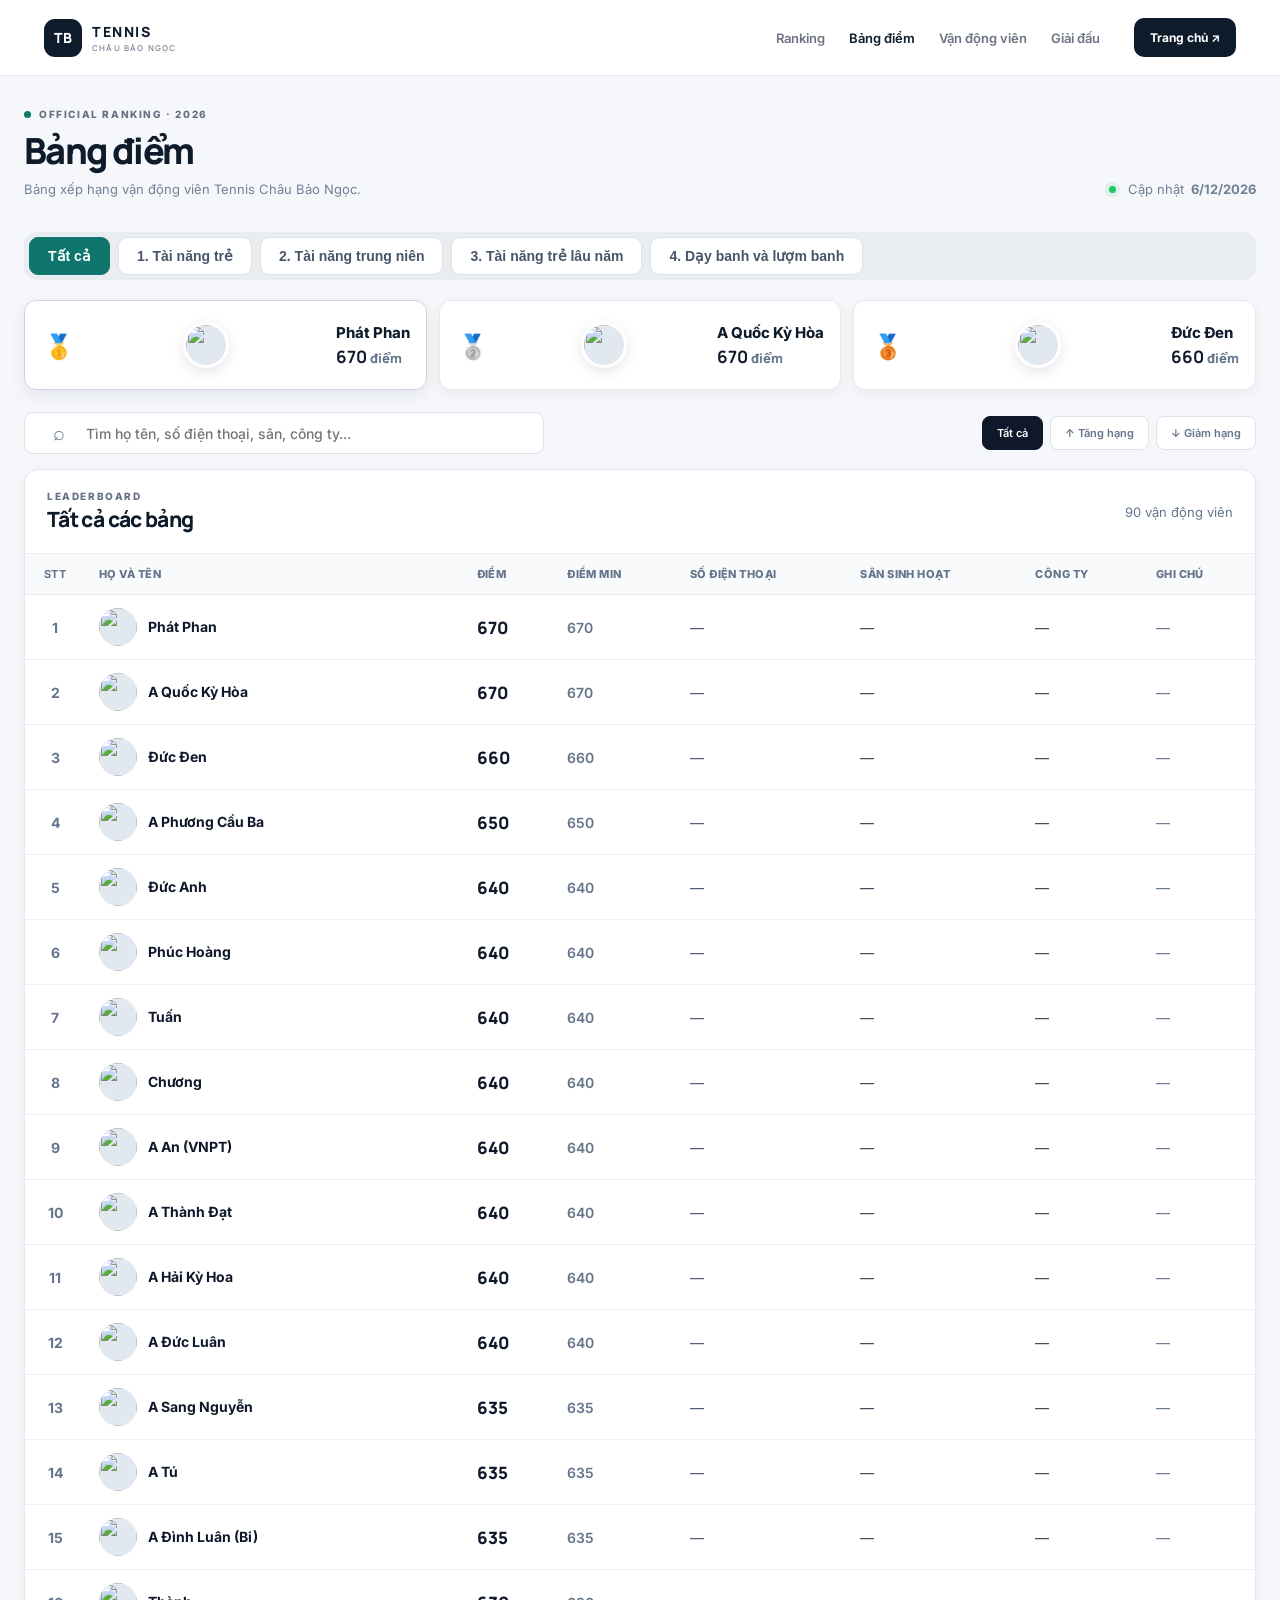
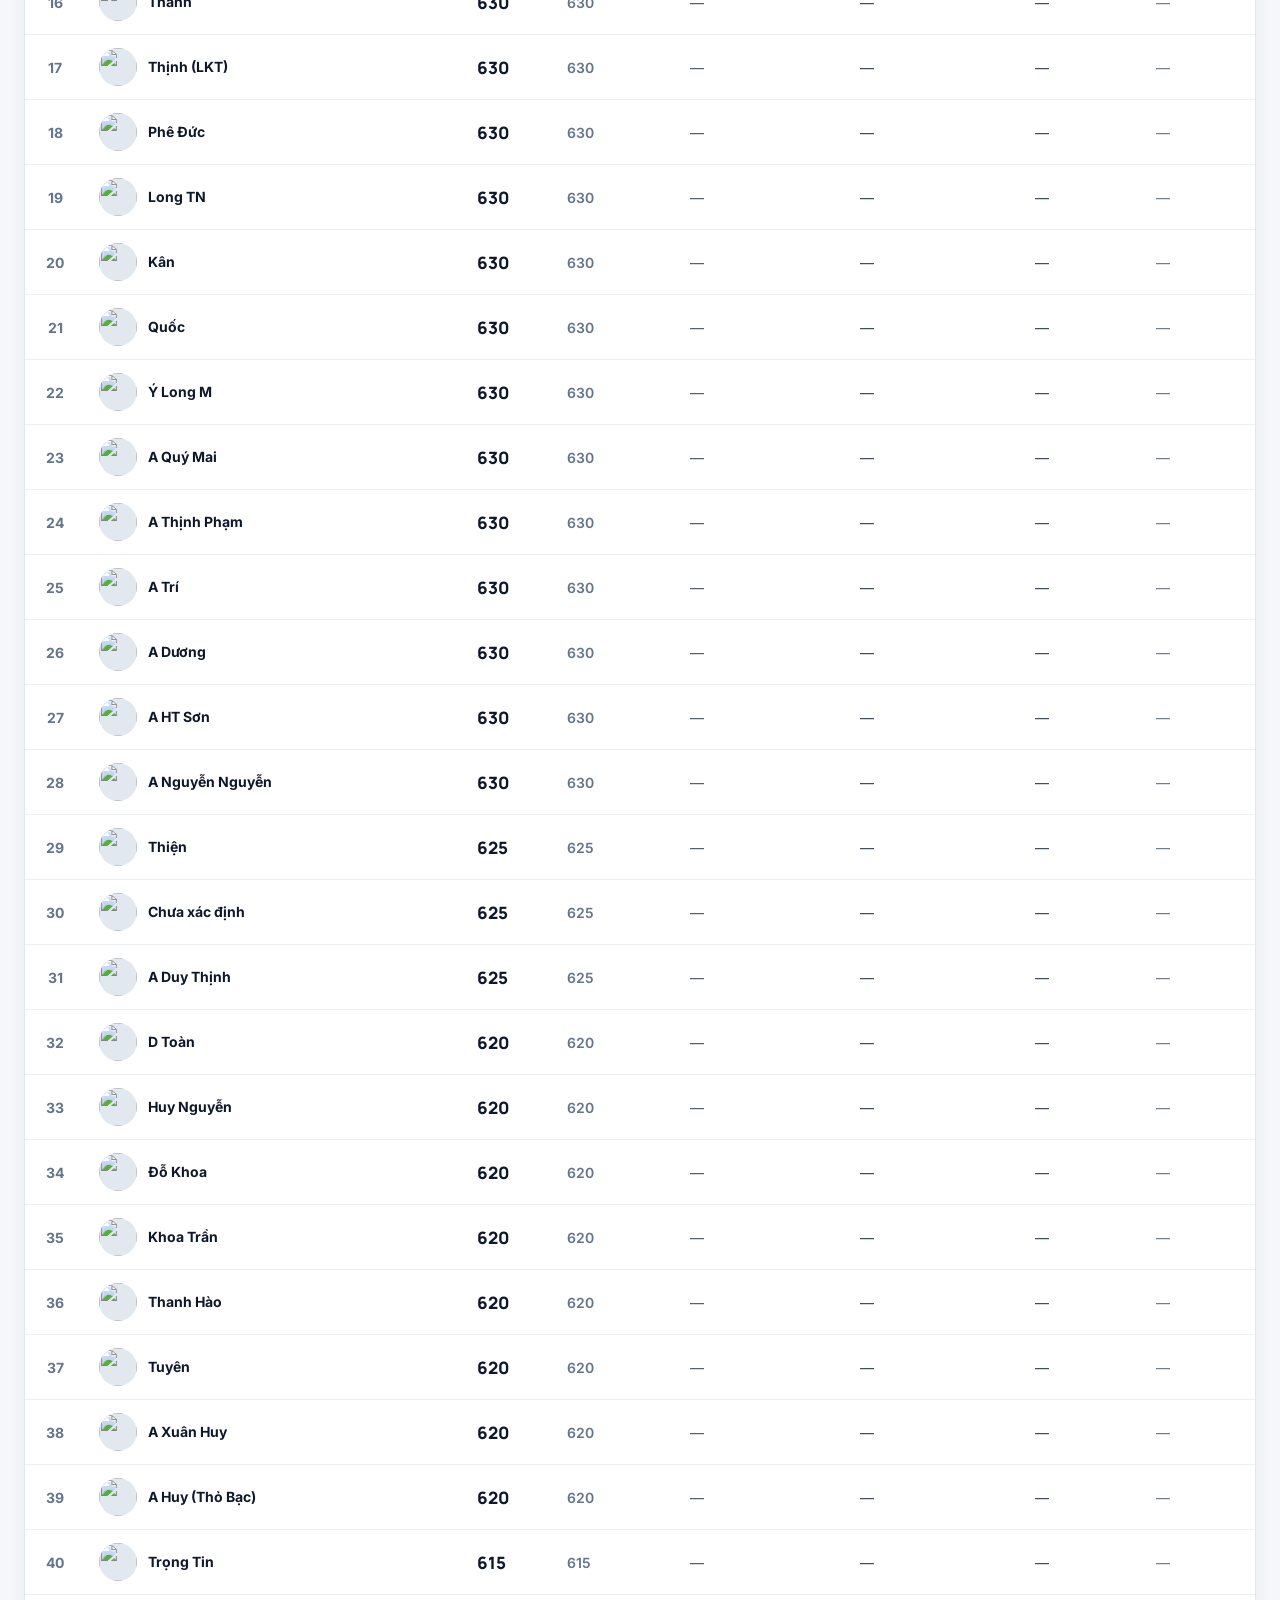
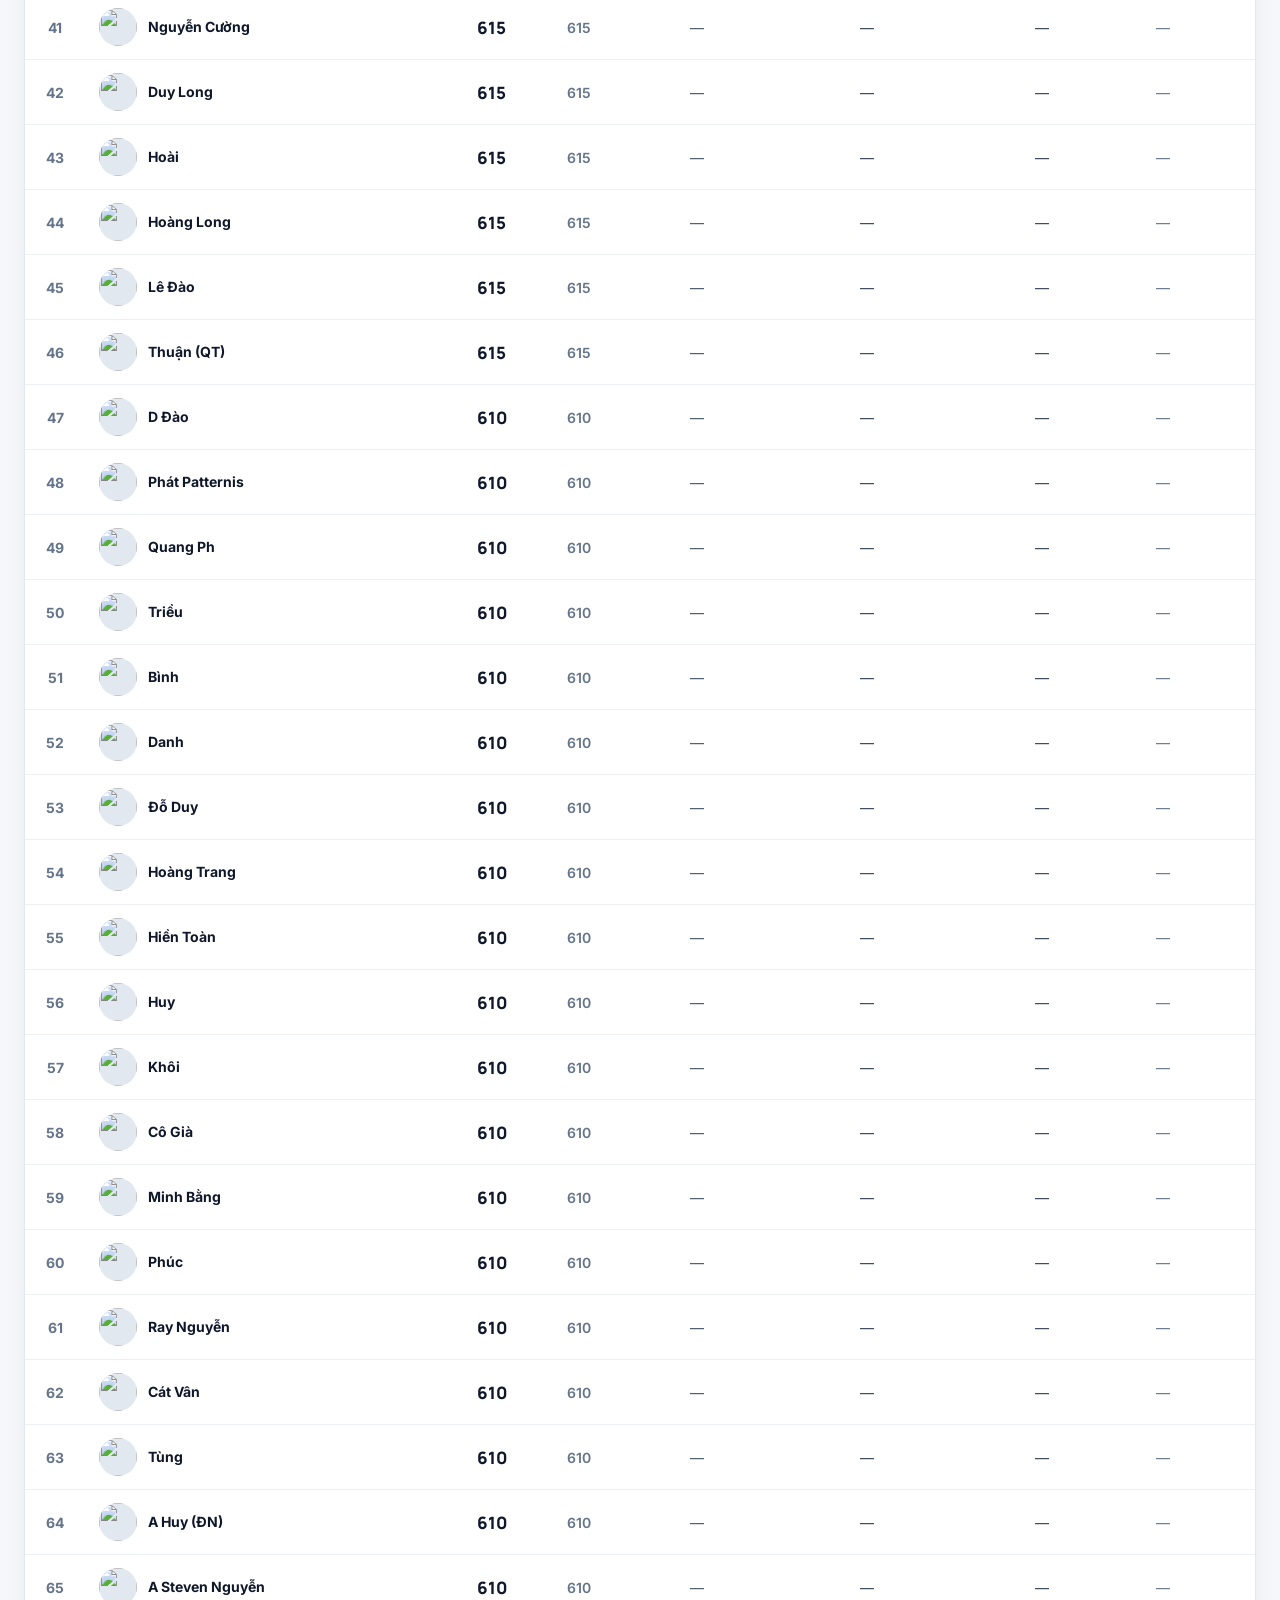
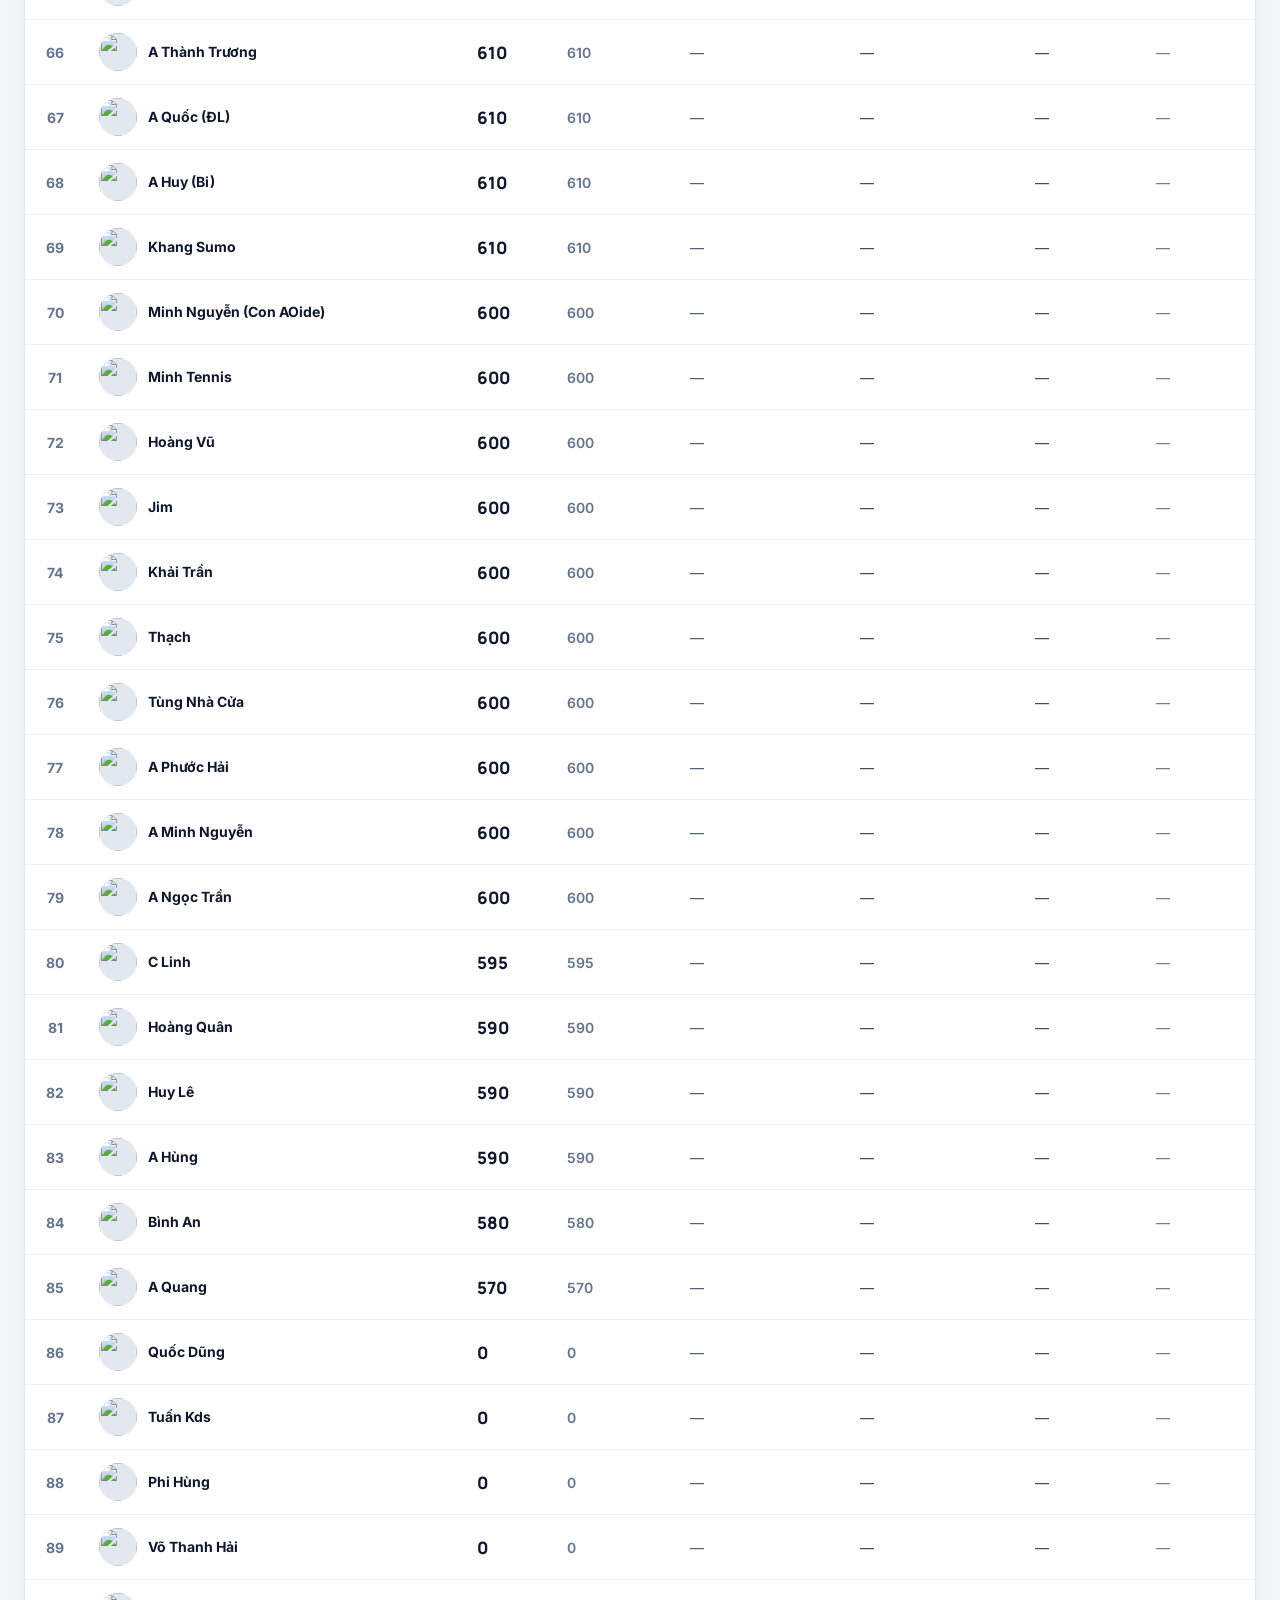
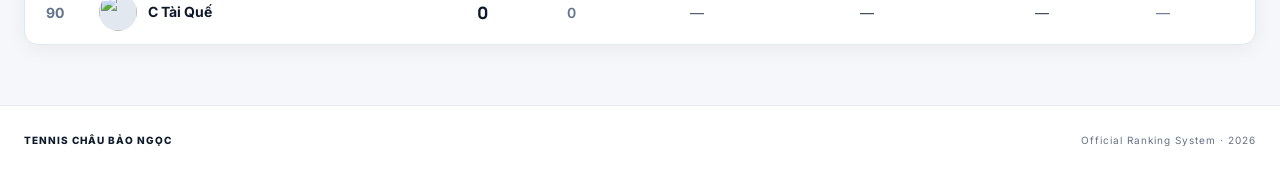
==== bang-diem.html @ 0d602883 "first commit" ====
<!doctype html>
<html lang="vi">
<head>
    <meta charset="utf-8">
    <meta name="viewport" content="width=device-width,initial-scale=1">

    <title>Bảng điểm | Tennis Châu Bảo Ngọc</title>

    <link rel="stylesheet" href="css/style.css">

    <style>
        /* =====================================================
           BẢNG ĐIỂM - GIAO DIỆN MỚI
        ===================================================== */

        .ranking-page {
            max-width: 1400px;
            margin: auto;
            padding: 32px 24px 60px;
        }

        /* HEADER */

        .ranking-heading {
            display: flex;
            justify-content: space-between;
            align-items: flex-end;
            gap: 20px;
            margin-bottom: 22px;
        }

        .ranking-heading h1 {
            margin: 6px 0;
            font-size: 36px;
            font-weight: 800;
        }

        .ranking-heading p {
            margin: 0;
            color: #718096;
        }

        .updated {
            font-size: 13px;
            color: #718096;
        }

        .live-dot {
            width: 7px;
            height: 7px;
            display: inline-block;
            background: #22c55e;
            border-radius: 50%;
            margin-right: 5px;
        }

        /* CATEGORY */

        .category-tabs {
            display: flex;
            flex-wrap: wrap;
            gap: 8px;
            margin-bottom: 20px;
        }

        .category-mobile-select {
            display: none;
            position: relative;
            margin-bottom: 16px;
        }

        .category-mobile-select label {
            display: block;
            margin-bottom: 7px;
            font-size: 11px;
            font-weight: 800;
            letter-spacing: .05em;
            color: #64748b;
        }

        .category-mobile-select select {
            width: 100%;
            height: 48px;
            appearance: none;
            -webkit-appearance: none;
            border: 1px solid #dbe2ea;
            border-radius: 11px;
            background: #fff;
            color: #0f172a;
            padding: 0 44px 0 14px;
            font-size: 14px;
            font-weight: 750;
            outline: none;
            box-shadow: 0 3px 12px rgba(15,23,42,.04);
        }

        .category-mobile-select select:focus {
            border-color: #0f766e;
            box-shadow: 0 0 0 3px rgba(15,118,110,.10);
        }

        .category-mobile-select::after {
            content: "⌄";
            position: absolute;
            right: 16px;
            bottom: 13px;
            font-size: 20px;
            color: #64748b;
            pointer-events: none;
        }

        .category-tabs button {
            border: 1px solid #dbe2ea;
            background: #fff;
            color: #475569;
            padding: 10px 18px;
            border-radius: 9px;
            cursor: pointer;
            font-size: 14px;
            font-weight: 600;
            transition: .2s;
        }

        .category-tabs button:hover {
            border-color: #0f766e;
            color: #0f766e;
        }

        .category-tabs button.active {
            background: #0f766e;
            color: #fff;
            border-color: #0f766e;
        }

        /* =====================================================
           TOP 3 NHỎ GỌN
        ===================================================== */

        .podium {
            display: grid;
            grid-template-columns: repeat(3, 1fr);
            gap: 12px;
            margin-bottom: 22px;
        }

        .podium-player {
            position: relative;
            display: flex;
            align-items: center;
            gap: 13px;

            min-height: 88px;
            padding: 13px 16px;

            background: #fff;
            border: 1px solid #e4e9ef;
            border-radius: 12px;

            box-shadow: 0 4px 14px rgba(15, 23, 42, .05);
        }

        .podium-player.first {
            border-color: #cbd5e1;
            box-shadow: 0 5px 18px rgba(15, 23, 42, .08);
        }

        .podium-rank {
            font-size: 24px;
            font-weight: 900;
            width: 35px;
            text-align: center;
        }

        .podium-avatar {
            width: 46px;
            height: 46px;
            border-radius: 50%;
            object-fit: cover;
            background: #e2e8f0;
            flex-shrink: 0;
        }

        .podium-info {
            min-width: 0;
        }

        .podium-name {
            font-size: 15px;
            font-weight: 750;
            white-space: nowrap;
            overflow: hidden;
            text-overflow: ellipsis;
        }

        .podium-points {
            margin-top: 3px;
            font-size: 13px;
            color: #64748b;
        }

        .podium-points strong {
            color: #0f172a;
            font-size: 17px;
        }

        /* TOOLBAR */

        .toolbar {
            display: flex;
            justify-content: space-between;
            gap: 15px;
            align-items: center;
            margin-bottom: 15px;
        }

        .searchbox {
            display: flex;
            align-items: center;
            width: 360px;
            height: 42px;

            background: #fff;
            border: 1px solid #dbe2ea;
            border-radius: 9px;
            overflow: hidden;
        }

        .searchbox span {
            padding-left: 13px;
            color: #64748b;
            font-size: 20px;
        }

        .searchbox input {
            border: 0;
            outline: 0;
            flex: 1;
            height: 100%;
            padding: 0 12px;
            font-size: 14px;
        }

        .filters {
            display: flex;
            gap: 7px;
        }

        .filter {
            border: 1px solid #dbe2ea;
            background: #fff;
            color: #64748b;
            padding: 9px 14px;
            border-radius: 8px;
            cursor: pointer;
        }

        .filter.active {
            background: #0f172a;
            color: white;
            border-color: #0f172a;
        }

        /* =====================================================
           TABLE
        ===================================================== */

        .ranking-card {
            background: #fff;
            border: 1px solid #e2e8f0;
            border-radius: 14px;
            overflow: hidden;
            box-shadow: 0 5px 20px rgba(15, 23, 42, .05);
        }

        .ranking-card-head {
            display: flex;
            justify-content: space-between;
            align-items: center;
            padding: 20px 22px;
            border-bottom: 1px solid #edf1f5;
        }

        .ranking-card-head h2 {
            margin: 3px 0 0;
            font-size: 21px;
        }

        .table-meta {
            font-size: 13px;
            color: #64748b;
        }

        .table-scroll {
            width: 100%;
            overflow-x: auto;
        }

        table {
            width: 100%;
            min-width: 1050px;
            border-collapse: collapse;
        }

        thead {
            background: #f8fafc;
        }

        th {
            padding: 13px 14px;
            text-align: left;
            font-size: 11px;
            letter-spacing: .04em;
            color: #64748b;
            font-weight: 800;
            white-space: nowrap;
        }

        td {
            padding: 13px 14px;
            border-top: 1px solid #edf1f5;
            font-size: 14px;
            color: #334155;
            white-space: nowrap;
        }

        tbody tr {
            transition: background .15s;
        }

        tbody tr:hover {
            background: #f8fafc;
        }

        .stt {
            width: 60px;
            text-align: center;
            color: #64748b;
            font-weight: 700;
        }

        .player-cell {
            display: flex;
            align-items: center;
            gap: 11px;
            min-width: 220px;
        }

        .player-avatar {
            width: 38px;
            height: 38px;
            border-radius: 50%;
            object-fit: cover;
            background: #e2e8f0;
        }

        .player-name {
            font-weight: 700;
            color: #0f172a;
        }

        .player-club {
            font-size: 11px;
            color: #94a3b8;
            margin-top: 2px;
        }

        .points {
            font-size: 17px;
            font-weight: 850;
            color: #0f172a;
        }

        .min-points {
            color: #64748b;
            font-weight: 600;
        }

        .phone {
            color: #475569;
        }

        .note {
            color: #64748b;
            max-width: 220px;
            white-space: normal;
        }

        /* movement */

        .movement-up {
            color: #16a34a;
            font-weight: 700;
        }

        .movement-down {
            color: #dc2626;
            font-weight: 700;
        }

        .movement-none {
            color: #94a3b8;
        }

        /* =====================================================
           MOBILE
        ===================================================== */

        @media (max-width: 800px) {

            .ranking-page {
                padding: 22px 12px 40px;
            }

            .ranking-heading {
                display: block;
            }

            .ranking-heading h1 {
                font-size: 28px;
            }

            .updated {
                margin-top: 10px;
            }

            .category-tabs {
                display: none;
            }

            .category-mobile-select {
                display: block;
            }

            /* TOP 3 NHỎ HƠN */

            .podium {
                gap: 7px;
            }

            .podium-player {
                min-height: 72px;
                padding: 9px;
                gap: 7px;
                border-radius: 10px;
            }

            .podium-rank {
                width: 22px;
                font-size: 18px;
            }

            .podium-avatar {
                width: 34px;
                height: 34px;
            }

            .podium-name {
                font-size: 11px;
            }

            .podium-points {
                font-size: 10px;
            }

            .podium-points strong {
                font-size: 14px;
            }

            .toolbar {
                display: block;
            }

            .searchbox {
                width: 100%;
                margin-bottom: 9px;
            }

            .filters {
                overflow-x: auto;
            }

            .filter {
                flex-shrink: 0;
            }

            .ranking-card-head {
                padding: 16px;
            }

            .ranking-card-head h2 {
                font-size: 18px;
            }
        }

        @media (max-width: 520px) {

            .podium-player {
                flex-direction: column;
                justify-content: center;
                text-align: center;
                gap: 3px;
            }

            .podium-rank {
                display: none;
            }

            .podium-avatar {
                width: 38px;
                height: 38px;
            }

            .podium-name {
                max-width: 90px;
            }
        }
    </style>
</head>

<body>

<header class="site-header">
    <div class="header-inner">

        <a class="brand" href="index.html">
            <span class="brand-mark">TB</span>
            <span>
                <b>TENNIS</b>
                <small>CHÂU BẢO NGỌC</small>
            </span>
        </a>

        <nav>
            <a href="index.html">Ranking</a>
            <a class="active" href="bang-diem.html">Bảng điểm</a>
            <a href="bang-diem.html">Vận động viên</a>
            <a href="bang-diem.html">Giải đấu</a>
        </nav>

        <a class="header-btn" href="index.html">
            Trang chủ <span>↗</span>
        </a>

    </div>
</header>


<main class="ranking-page">

    <!-- HEADER -->

    <section class="ranking-heading">

        <div>
            <div class="eyebrow">
                <i></i> OFFICIAL RANKING · 2026
            </div>

            <h1>Bảng điểm</h1>

            <p>
                Bảng xếp hạng vận động viên Tennis Châu Bảo Ngọc.
            </p>
        </div>

        <div class="updated">
            <span class="live-dot"></span>
            Cập nhật <b id="updatedAt">—</b>
        </div>

    </section>


    <!-- CATEGORY -->

    <section class="category-tabs" id="tabs"></section>

    <section class="category-mobile-select">
        <label for="categorySelect">CHỌN BẢNG XẾP HẠNG</label>
        <select id="categorySelect" aria-label="Chọn bảng xếp hạng"></select>
    </section>


    <!-- TOP 3 -->

    <section class="podium" id="podium"></section>


    <!-- SEARCH -->

    <section class="toolbar">

        <div class="searchbox">
            <span>⌕</span>
            <input
                id="search"
                placeholder="Tìm họ tên, số điện thoại, sân, công ty..."
                autocomplete="off"
            >
        </div>

        <div class="filters">

            <button class="filter active" data-filter="all">
                Tất cả
            </button>

            <button class="filter" data-filter="up">
                ↑ Tăng hạng
            </button>

            <button class="filter" data-filter="down">
                ↓ Giảm hạng
            </button>

        </div>

    </section>


    <!-- TABLE -->

    <section class="ranking-card">

        <div class="ranking-card-head">

            <div>
                <span class="eyebrow">LEADERBOARD</span>
                <h2 id="tableTitle">Bảng điểm</h2>
            </div>

            <div class="table-meta" id="tableMeta"></div>

        </div>


        <div class="table-scroll">

            <table>

                <thead>

                    <tr>

                        <th class="stt">
                            STT
                        </th>

                        <th>
                            HỌ VÀ TÊN
                        </th>

                        <th>
                            ĐIỂM
                        </th>

                        <th>
                            ĐIỂM MIN
                        </th>

                        <th>
                            SỐ ĐIỆN THOẠI
                        </th>

                        <th>
                            SÂN SINH HOẠT
                        </th>

                        <th>
                            CÔNG TY
                        </th>

                        <th>
                            GHI CHÚ
                        </th>

                    </tr>

                </thead>

                <tbody id="rankingBody"></tbody>

            </table>

        </div>

    </section>

</main>


<footer>
    <div>TENNIS CHÂU BẢO NGỌC</div>
    <span>Official Ranking System · 2026</span>
</footer>


<script src="js/ranking.js"></script>

</body>
</html>
---- css/style.css ----
@import url('https://fonts.googleapis.com/css2?family=Inter:wght@400;500;600;700;800&family=Manrope:wght@600;700;800&display=swap');
:root{--ink:#0d1b2a;--muted:#667085;--line:#e6e9ee;--bg:#f5f7fa;--card:#fff;--accent:#0d7c66;--accent2:#0a5e4e;--gold:#c89b3c;--green:#11845f;--red:#c24b4b;--shadow:0 18px 50px rgba(13,27,42,.07)}
*{box-sizing:border-box}body{margin:0;background:var(--bg);color:var(--ink);font-family:Inter,system-ui,sans-serif}a{text-decoration:none;color:inherit}.site-header{height:76px;background:#fff;border-bottom:1px solid var(--line);position:sticky;top:0;z-index:20}.header-inner{max-width:1240px;height:100%;margin:auto;padding:0 24px;display:flex;align-items:center;gap:34px}.brand{display:flex;align-items:center;gap:10px;margin-right:auto}.brand-mark{width:38px;height:38px;border-radius:11px;background:var(--ink);color:#fff;display:grid;place-items:center;font:800 14px Manrope}.brand b{display:block;font:800 14px Manrope;letter-spacing:.11em}.brand small{display:block;font-size:8px;color:var(--muted);letter-spacing:.15em;margin-top:2px}.site-header nav{display:flex;gap:24px;font-size:13px;font-weight:600;color:#6b7280}.site-header nav a.active,.site-header nav a:hover{color:var(--ink)}.header-btn,.primary-btn{background:var(--ink);color:#fff;padding:12px 16px;border-radius:10px;font-size:12px;font-weight:700}.hero{max-width:1240px;margin:auto;padding:78px 24px 60px;display:grid;grid-template-columns:1.2fr .8fr;gap:50px;align-items:center}.eyebrow{font-size:10px;font-weight:800;letter-spacing:.16em;color:var(--muted);display:flex;gap:8px;align-items:center}.eyebrow i{width:7px;height:7px;background:var(--accent);border-radius:50%;display:inline-block}.hero h1{font:800 clamp(50px,7vw,88px)/.98 Manrope;margin:18px 0;color:var(--ink);letter-spacing:-.055em}.hero h1 em{font-style:normal;color:var(--accent)}.hero p{max-width:590px;color:var(--muted);font-size:16px;line-height:1.7;margin:0 0 28px}.primary-btn{display:inline-flex;gap:20px;align-items:center;padding:14px 18px}.hero-card{min-height:320px;border-radius:24px;background:linear-gradient(145deg,#102b3b,#0d1b2a);color:#fff;padding:28px;display:flex;flex-direction:column;justify-content:space-between;box-shadow:var(--shadow);overflow:hidden;position:relative}.hero-card:after{content:"";position:absolute;width:280px;height:280px;border:1px solid rgba(255,255,255,.14);border-radius:50%;right:-100px;bottom:-110px}.hero-card-top,.hero-card-bottom{display:flex;justify-content:space-between;font-size:11px;letter-spacing:.12em;color:#b9c4cc}.hero-card-top strong{color:#fff}.hero-score{font:700 72px Manrope;letter-spacing:-.05em}.hero-score b{color:#8dd2bd}.stats-strip{border-top:1px solid var(--line);border-bottom:1px solid var(--line);background:#fff;display:grid;grid-template-columns:repeat(4,1fr)}.stats-strip div{padding:25px;max-width:310px;width:100%;margin:auto;border-right:1px solid var(--line)}.stats-strip div:last-child{border:0}.stats-strip b{font:800 24px Manrope;display:block}.stats-strip span{font-size:11px;color:var(--muted)}.section{max-width:1240px;margin:auto;padding:80px 24px}.section-head,.ranking-card-head{display:flex;justify-content:space-between;align-items:end;gap:20px}.section-head h2,.ranking-card-head h2{font:800 30px Manrope;margin:7px 0 0;letter-spacing:-.03em}.section-head>a{font-size:12px;font-weight:700}.category-grid{display:grid;grid-template-columns:repeat(3,1fr);gap:16px;margin-top:28px}.category-card{background:#fff;border:1px solid var(--line);border-radius:18px;padding:24px;transition:.2s}.category-card:hover{transform:translateY(-3px);box-shadow:var(--shadow)}.cat-no{font-size:10px;color:var(--muted);letter-spacing:.12em}.category-card h3{font:800 20px Manrope;margin:45px 0 8px}.category-card p{font-size:12px;color:var(--muted);margin:0 0 24px}.cat-foot{display:flex;justify-content:space-between;border-top:1px solid var(--line);padding-top:16px;font-size:11px;font-weight:700}.ranking-page{max-width:1240px;margin:auto;padding:55px 24px 90px}.ranking-heading{display:flex;justify-content:space-between;align-items:end;gap:30px}.ranking-heading h1{font:800 48px Manrope;margin:10px 0 4px;letter-spacing:-.045em}.ranking-heading p{color:var(--muted);font-size:13px;margin:0}.updated{font-size:11px;color:var(--muted);display:flex;align-items:center;gap:7px}.live-dot{width:7px;height:7px;border-radius:50%;background:#20a875;box-shadow:0 0 0 4px rgba(32,168,117,.1)}.category-tabs{display:flex;gap:6px;background:#e9edf1;border-radius:12px;padding:5px;margin:35px 0 24px}.category-tabs a{flex:1;text-align:center;padding:13px 8px;border-radius:8px;font-size:12px;font-weight:700;color:#6c7681}.category-tabs a.active{background:#fff;color:var(--ink);box-shadow:0 2px 8px rgba(0,0,0,.06)}.category-select-wrap{display:none}.podium{display:grid;grid-template-columns:1fr 1.08fr 1fr;gap:14px;align-items:end;margin:10px 0 30px}.podium-card{background:#fff;border:1px solid var(--line);border-radius:18px;padding:22px;text-align:center;min-height:205px;display:flex;flex-direction:column;justify-content:center;position:relative}.podium-card.first{min-height:240px;border-color:#d8c28c;background:linear-gradient(#fff,#fffaf0)}.podium-rank{font:800 25px Manrope;color:#b5bdc5}.first .podium-rank{color:var(--gold)}.podium-avatar{width:54px;height:54px;border-radius:50%;object-fit:cover;margin:8px auto;border:3px solid #fff;box-shadow:0 4px 14px rgba(0,0,0,.1)}.podium-name{font-weight:800;font-size:13px}.podium-points{font:800 22px Manrope;margin-top:8px}.podium-points small{font:600 9px Inter;color:var(--muted);letter-spacing:.1em}.toolbar{display:flex;justify-content:space-between;gap:15px;margin:10px 0 15px}.searchbox{background:#fff;border:1px solid var(--line);height:48px;border-radius:12px;display:flex;align-items:center;padding:0 15px;flex:1;max-width:520px}.searchbox span{font-size:24px;color:#9aa3ad;margin-right:9px}.searchbox input{border:0;outline:0;width:100%;font:500 13px Inter}.filters{display:flex;gap:5px}.filter{border:1px solid var(--line);background:#fff;border-radius:9px;padding:0 13px;font:600 11px Inter;color:#68717b}.filter.active{background:var(--ink);border-color:var(--ink);color:#fff}.ranking-card{background:#fff;border:1px solid var(--line);border-radius:18px;overflow:hidden;box-shadow:0 10px 30px rgba(13,27,42,.03)}.ranking-card-head{padding:24px;border-bottom:1px solid var(--line)}.table-meta{font-size:11px;color:var(--muted)}table{width:100%;border-collapse:collapse}th{text-align:left;font-size:9px;letter-spacing:.13em;color:#8a939c;font-weight:800;padding:15px 20px;border-bottom:1px solid var(--line)}td{padding:15px 20px;border-bottom:1px solid #edf0f3;font-size:12px}tr:last-child td{border-bottom:0}.rank-num{font:800 16px Manrope}.player-cell{display:flex;align-items:center;gap:11px}.player-cell img{width:38px;height:38px;border-radius:50%;object-fit:cover}.player-cell b{font-size:12px}.player-cell small{display:block;color:var(--muted);font-size:9px;margin-top:3px}.form{display:flex;gap:3px}.form i{font-style:normal;width:20px;height:20px;border-radius:5px;display:grid;place-items:center;font-size:8px;font-weight:800;background:#e9f5f1;color:var(--green)}.form i.l{background:#f7eded;color:var(--red)}.movement.up{color:var(--green);font-weight:800}.movement.down{color:var(--red);font-weight:800}.movement.same{color:#a0a7ae}.right{text-align:right}.points{font:800 18px Manrope}.player-page{max-width:1000px;margin:auto;padding:55px 24px 90px}.profile-hero{background:var(--ink);border-radius:22px;color:#fff;padding:30px;display:grid;grid-template-columns:auto 1fr auto;gap:25px;align-items:center}.profile-avatar{width:105px;height:105px;border-radius:50%;object-fit:cover;border:4px solid rgba(255,255,255,.15)}.profile-name{font:800 34px Manrope;margin:6px 0}.profile-meta{color:#aebbc4;font-size:11px}.profile-rank{text-align:right}.profile-rank span{display:block;color:#9eb0ba;font-size:10px;letter-spacing:.1em}.profile-rank b{font:800 52px Manrope}.profile-stats{display:grid;grid-template-columns:repeat(4,1fr);gap:12px;margin:16px 0}.mini-stat{background:#fff;border:1px solid var(--line);border-radius:15px;padding:18px}.mini-stat b{font:800 22px Manrope;display:block}.mini-stat span{font-size:10px;color:var(--muted)}.history-card{background:#fff;border:1px solid var(--line);border-radius:18px;padding:25px;margin-top:16px}.history-card h2{font:800 20px Manrope;margin:0}.chart{height:210px;margin-top:20px;display:flex;align-items:end;gap:14px;border-bottom:1px solid var(--line);padding:0 10px}.bar{flex:1;min-width:18px;background:linear-gradient(#1b8d73,#0d7c66);border-radius:7px 7px 0 0;position:relative}.bar span{position:absolute;top:-22px;left:50%;transform:translateX(-50%);font-size:9px;font-weight:700;color:var(--muted)}.chart-labels{display:flex;gap:14px;padding:8px 10px 0}.chart-labels span{flex:1;text-align:center;font-size:9px;color:#9aa1a8}.match-list{margin-top:20px}.match-row{display:grid;grid-template-columns:90px 1fr auto;gap:15px;align-items:center;padding:14px 0;border-bottom:1px solid #edf0f3;font-size:11px}.match-row:last-child{border:0}.result-win{color:var(--green);font-weight:800}.result-loss{color:var(--red);font-weight:800}.loading{text-align:center;padding:100px;color:var(--muted)}footer{border-top:1px solid var(--line);background:#fff;padding:28px 24px;display:flex;justify-content:space-between;max-width:none;font-size:10px;letter-spacing:.1em;color:var(--muted)}footer div{font-weight:800;color:var(--ink)}
@media(max-width:850px){.site-header{height:64px}.header-inner{padding:0 16px}.site-header nav,.header-btn{display:none}.hero{grid-template-columns:1fr;padding:55px 18px 40px;gap:28px}.hero h1{font-size:54px}.hero-card{min-height:220px}.stats-strip{grid-template-columns:repeat(2,1fr)}.stats-strip div{padding:18px}.category-grid{grid-template-columns:1fr}.section{padding:55px 18px}.ranking-page{padding:35px 15px 65px}.ranking-heading{align-items:start;flex-direction:column}.ranking-heading h1{font-size:40px}.updated{align-self:flex-start}.category-tabs{display:none}.category-select-wrap{display:flex;align-items:center;gap:10px;margin:25px 0 18px}.category-select-wrap label{font-size:10px;color:var(--muted);font-weight:700}.category-select-wrap select{flex:1;border:1px solid var(--line);background:#fff;border-radius:10px;padding:12px;font:700 12px Inter}.podium{grid-template-columns:1fr 1fr;gap:9px}.podium-card{min-height:190px}.podium-card.first{grid-column:1/-1;min-height:220px;order:-1}.toolbar{flex-direction:column}.searchbox{max-width:none}.filters{overflow:auto}.filter{height:40px;white-space:nowrap}.table-scroll{overflow:visible}table,thead{display:block}thead{display:none}tbody{display:grid;gap:8px;padding:8px}tr{display:grid;grid-template-columns:42px 1fr auto;background:#fff;border:1px solid #edf0f3;border-radius:13px;padding:12px;align-items:center}td{border:0;padding:0}td:nth-child(3),td:nth-child(4){display:none}td:nth-child(5){text-align:right}.player-cell img{width:42px;height:42px}.player-cell b{font-size:12px}.points{font-size:17px}.ranking-card-head{padding:20px;align-items:start}.ranking-card-head h2{font-size:21px}.profile-hero{grid-template-columns:auto 1fr;padding:22px}.profile-avatar{width:78px;height:78px}.profile-name{font-size:24px}.profile-rank{grid-column:1/-1;text-align:left;border-top:1px solid rgba(255,255,255,.12);padding-top:15px}.profile-rank b{font-size:38px}.profile-stats{grid-template-columns:1fr 1fr}.history-card{padding:18px}.chart{gap:7px}.chart-labels{gap:7px}.match-row{grid-template-columns:65px 1fr auto}footer{flex-direction:column;gap:7px;padding:22px 18px}}
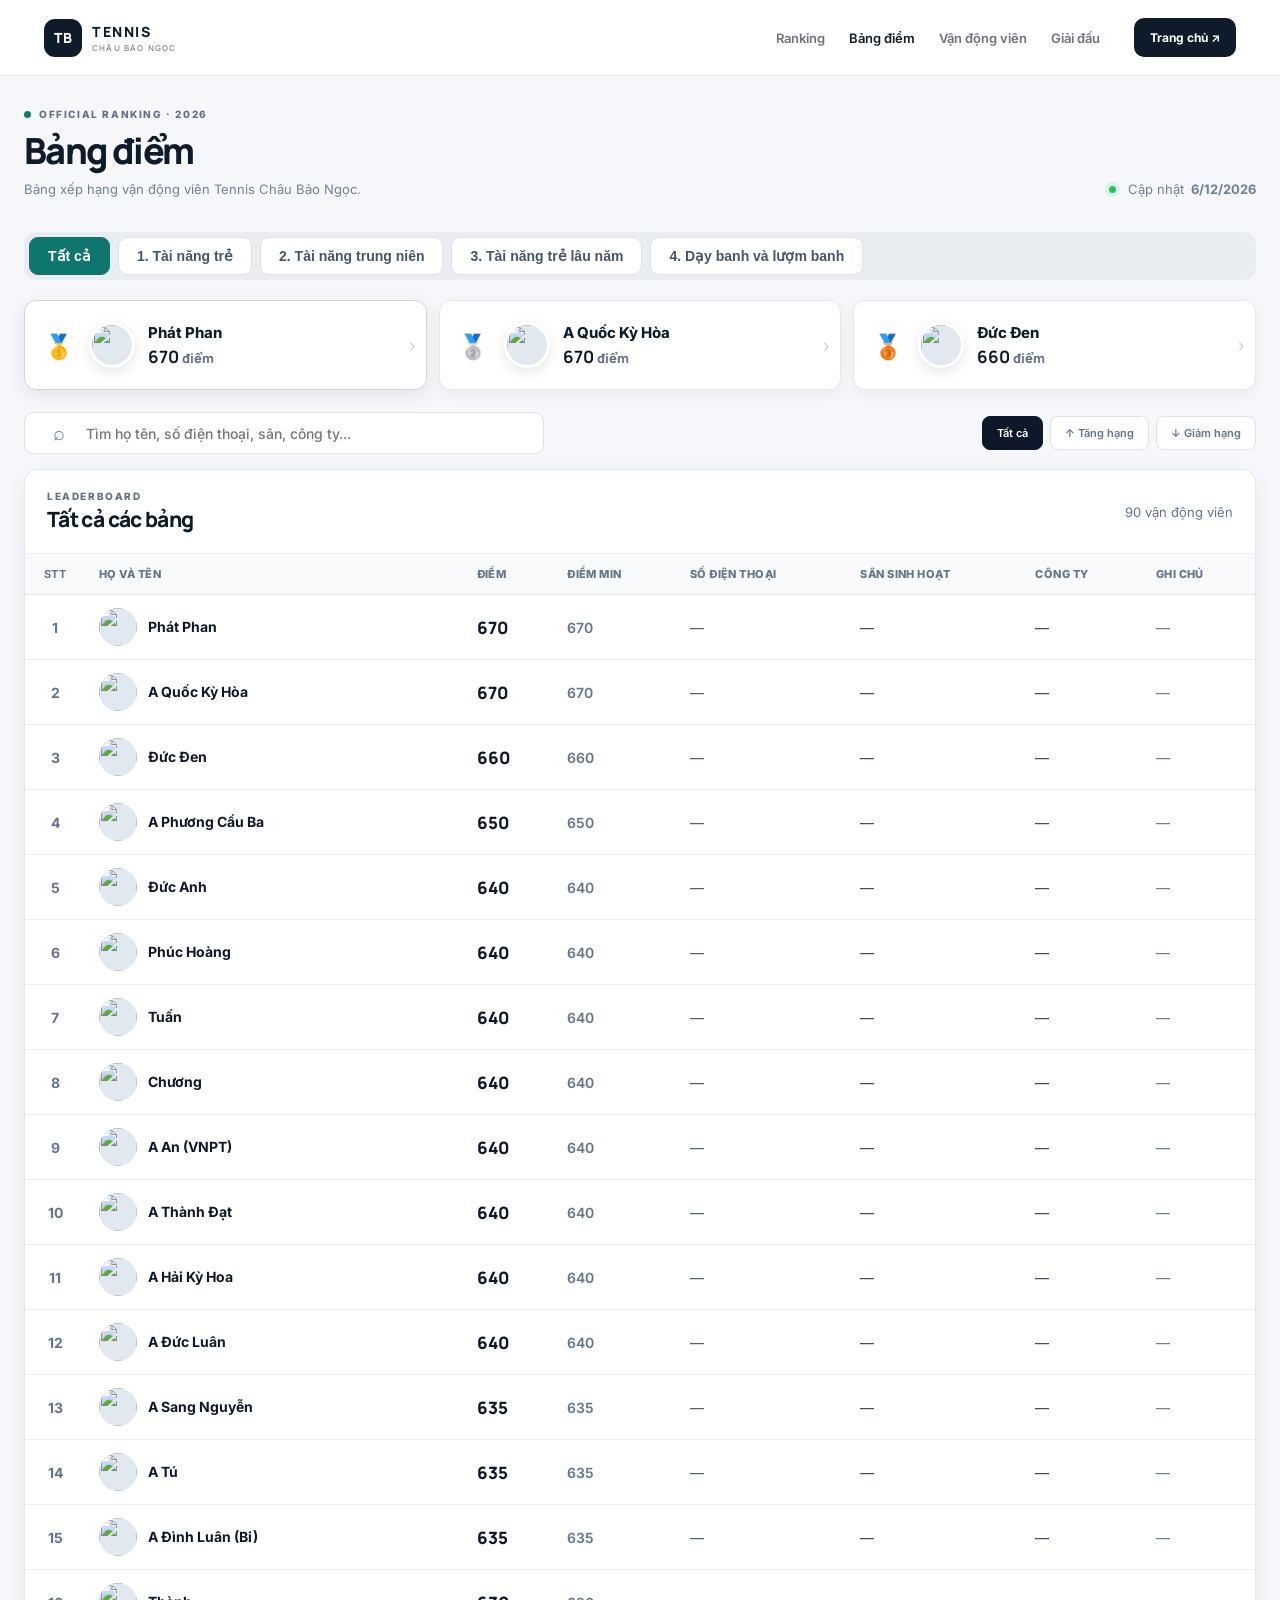
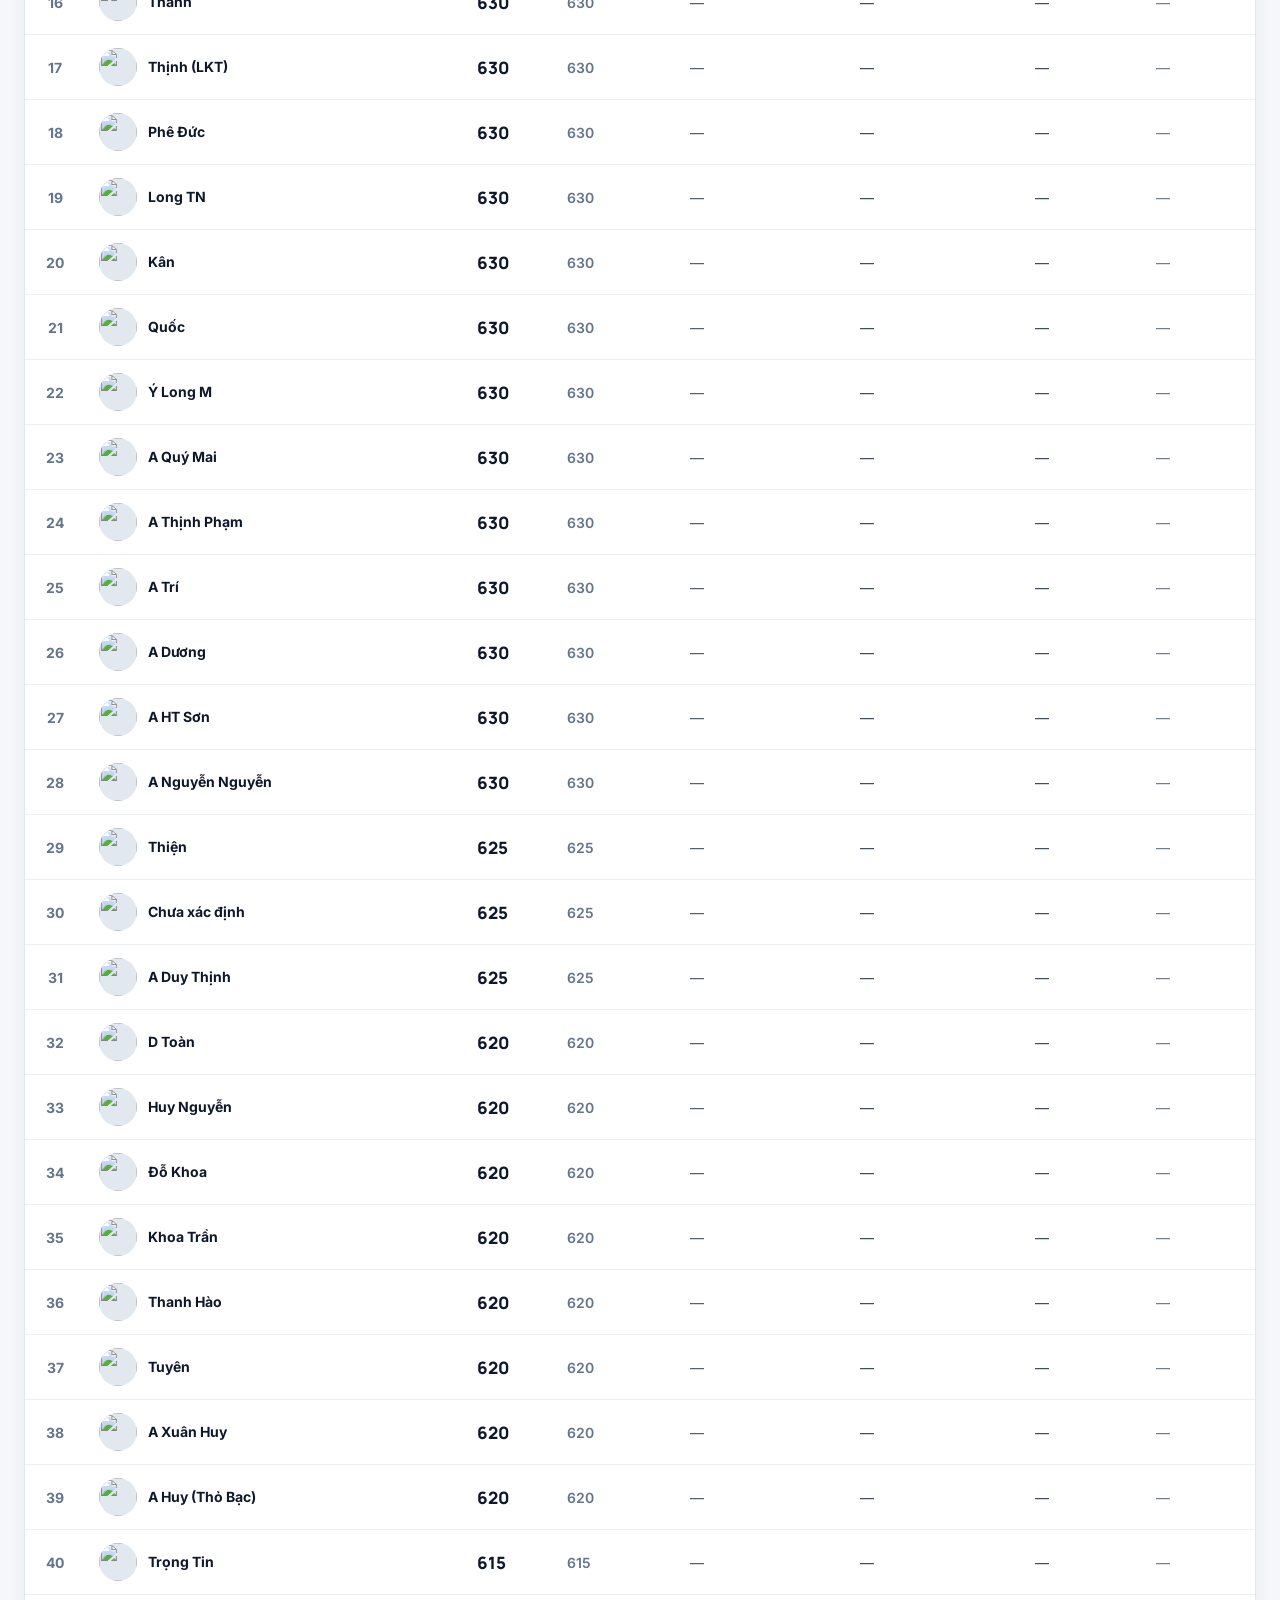
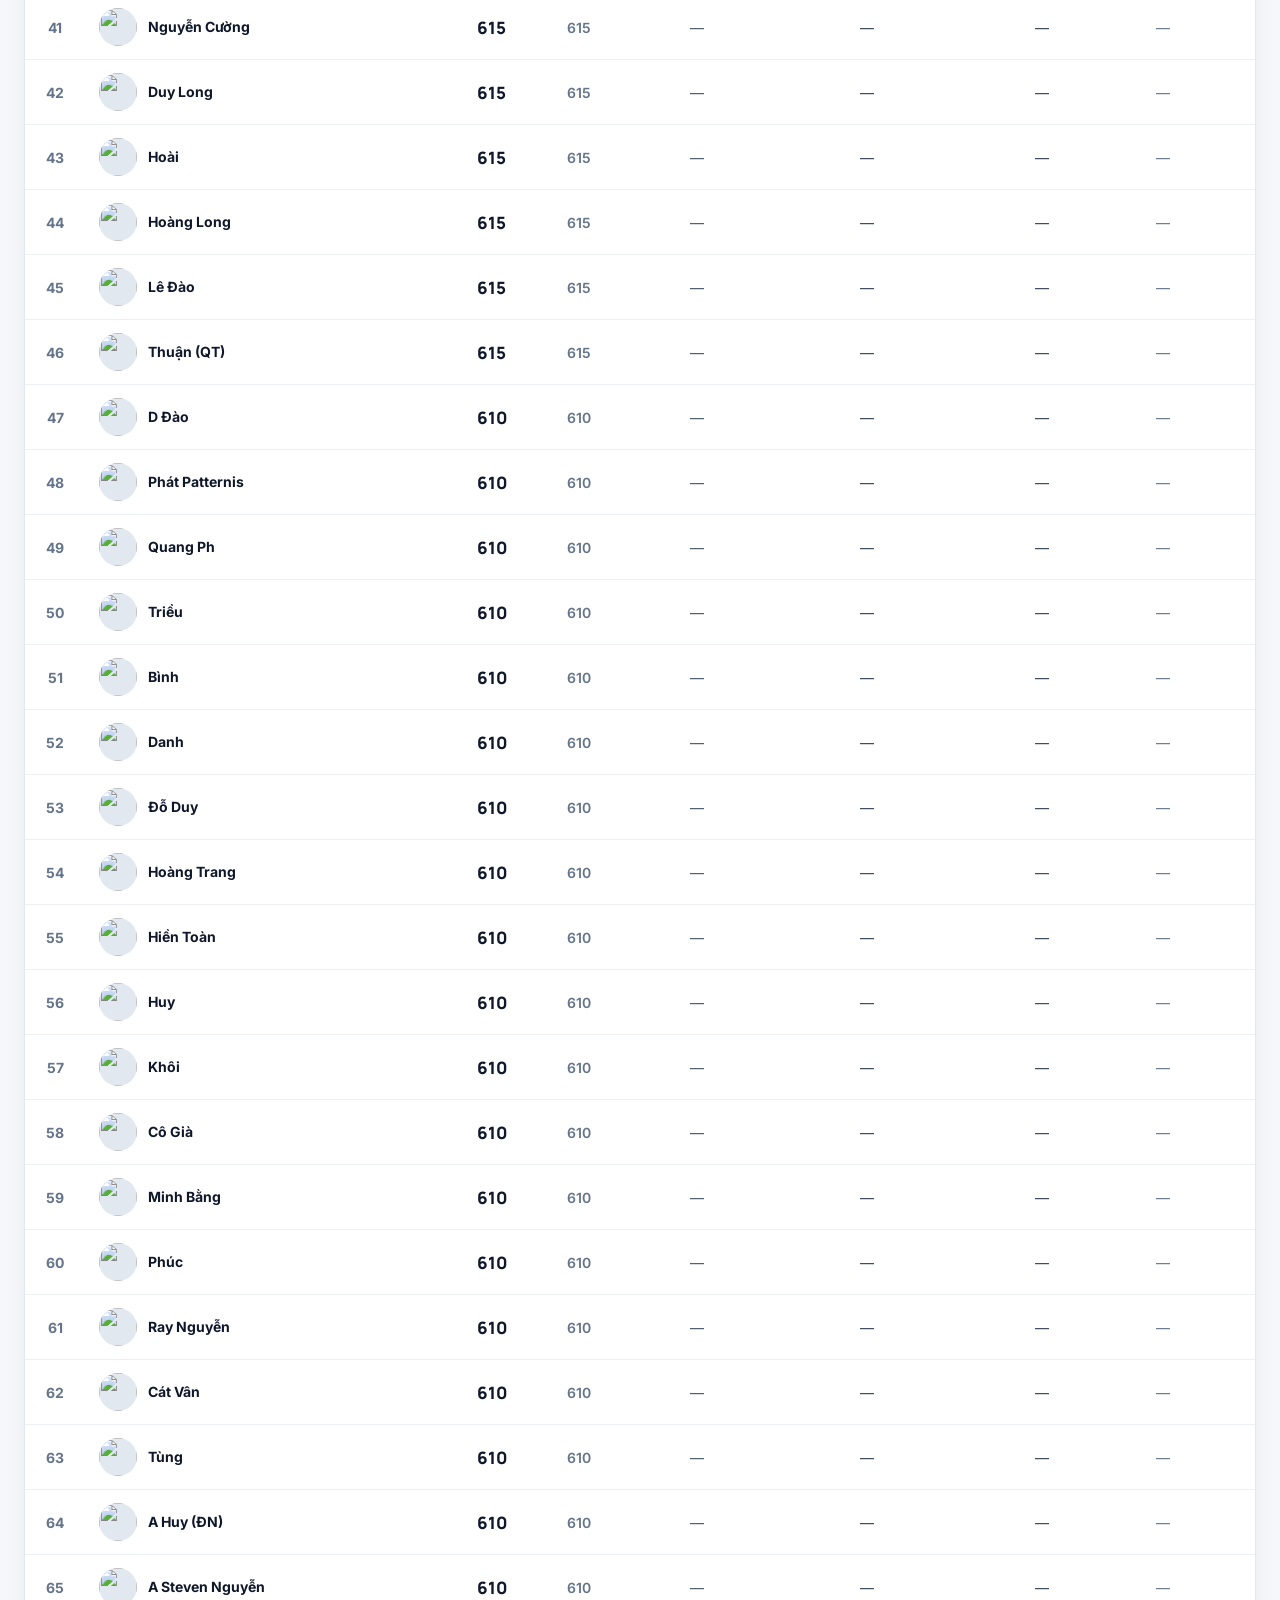
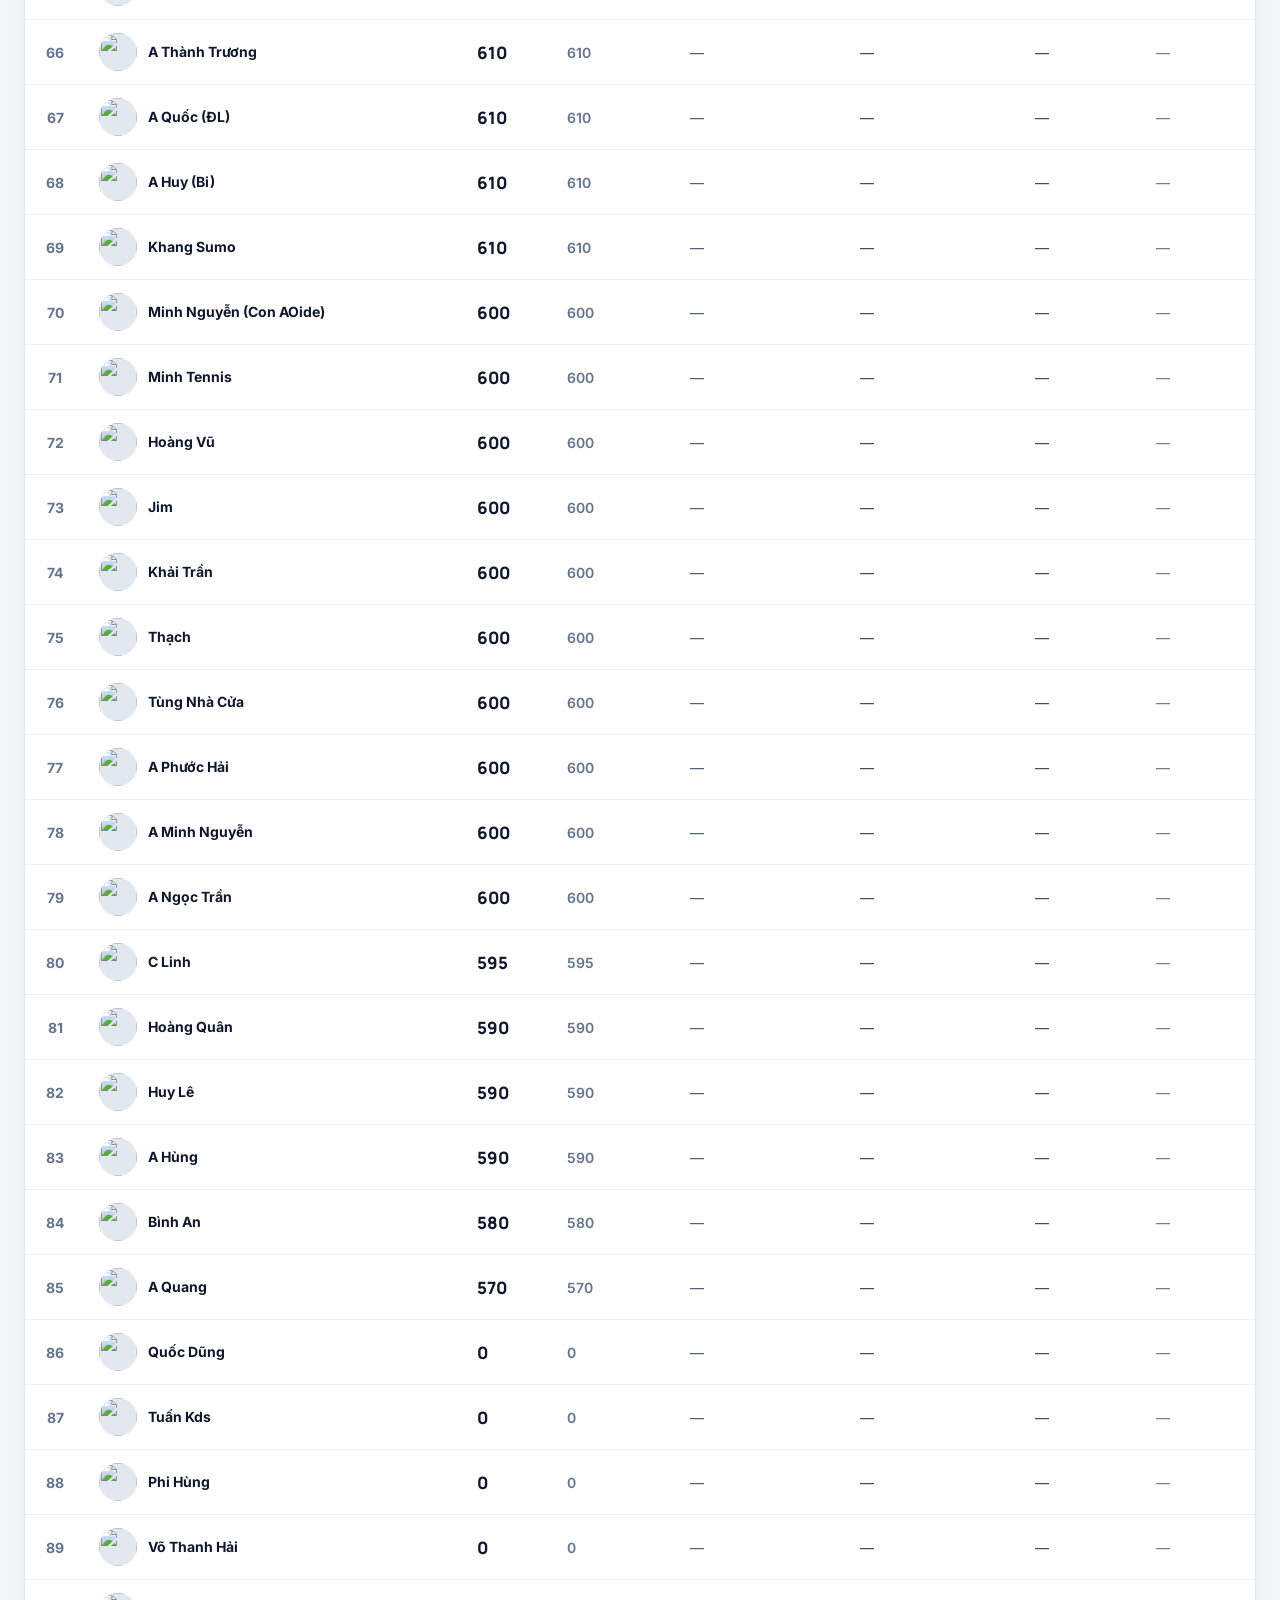
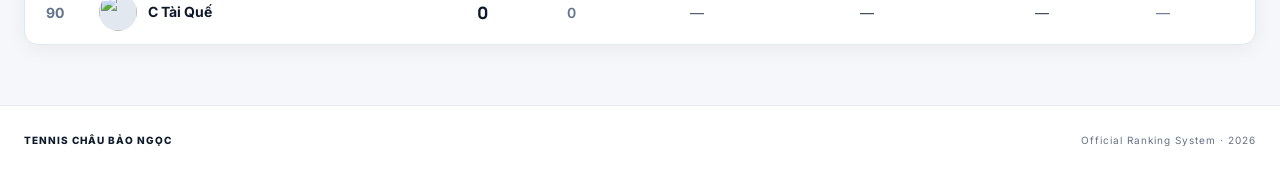
==== commit 2cd65f6d: "new" ====
--- a/bang-diem.html
+++ b/bang-diem.html
@@ -10,7 +10,15 @@
 
     <style>
         /* =====================================================
-           BẢNG ĐIỂM - GIAO DIỆN MỚI
+           CHỐNG TRÀN NGANG TOÀN CỤC
+        ===================================================== */
+        html, body {
+            max-width: 100%;
+            overflow-x: hidden;
+        }
+
+        /* =====================================================
+           BẢNG ĐIỂM
         ===================================================== */
 
         .ranking-page {
@@ -18,8 +26,6 @@
             margin: auto;
             padding: 32px 24px 60px;
         }
-
-        /* HEADER */
 
         .ranking-heading {
             display: flex;
@@ -28,491 +34,645 @@
             gap: 20px;
             margin-bottom: 22px;
         }
-
-        .ranking-heading h1 {
-            margin: 6px 0;
-            font-size: 36px;
-            font-weight: 800;
-        }
-
-        .ranking-heading p {
-            margin: 0;
-            color: #718096;
-        }
-
-        .updated {
-            font-size: 13px;
-            color: #718096;
-        }
-
+        .ranking-heading h1 { margin: 6px 0; font-size: 36px; font-weight: 800; }
+        .ranking-heading p { margin: 0; color: #718096; }
+
+        .updated { font-size: 13px; color: #718096; }
         .live-dot {
-            width: 7px;
-            height: 7px;
-            display: inline-block;
-            background: #22c55e;
-            border-radius: 50%;
-            margin-right: 5px;
+            width: 7px; height: 7px; display: inline-block;
+            background: #22c55e; border-radius: 50%; margin-right: 5px;
         }
 
         /* CATEGORY */
-
         .category-tabs {
-            display: flex;
-            flex-wrap: wrap;
-            gap: 8px;
-            margin-bottom: 20px;
-        }
-
+            display: flex; flex-wrap: wrap; gap: 8px; margin-bottom: 20px;
+        }
         .category-mobile-select {
-            display: none;
-            position: relative;
-            margin-bottom: 16px;
-        }
-
+            display: none; position: relative; margin-bottom: 16px;
+        }
         .category-mobile-select label {
-            display: block;
-            margin-bottom: 7px;
-            font-size: 11px;
-            font-weight: 800;
-            letter-spacing: .05em;
-            color: #64748b;
-        }
-
+            display: block; margin-bottom: 7px; font-size: 11px;
+            font-weight: 800; letter-spacing: .05em; color: #64748b;
+        }
         .category-mobile-select select {
-            width: 100%;
-            height: 48px;
-            appearance: none;
-            -webkit-appearance: none;
-            border: 1px solid #dbe2ea;
-            border-radius: 11px;
-            background: #fff;
-            color: #0f172a;
-            padding: 0 44px 0 14px;
-            font-size: 14px;
-            font-weight: 750;
-            outline: none;
-            box-shadow: 0 3px 12px rgba(15,23,42,.04);
-        }
-
+            width: 100%; height: 48px;
+            appearance: none; -webkit-appearance: none;
+            border: 1px solid #dbe2ea; border-radius: 11px;
+            background: #fff; color: #0f172a;
+            padding: 0 44px 0 14px; font-size: 14px; font-weight: 750;
+            outline: none; box-shadow: 0 3px 12px rgba(15,23,42,.04);
+        }
         .category-mobile-select select:focus {
-            border-color: #0f766e;
-            box-shadow: 0 0 0 3px rgba(15,118,110,.10);
-        }
-
+            border-color: #0f766e; box-shadow: 0 0 0 3px rgba(15,118,110,.10);
+        }
         .category-mobile-select::after {
-            content: "⌄";
-            position: absolute;
-            right: 16px;
-            bottom: 13px;
-            font-size: 20px;
-            color: #64748b;
-            pointer-events: none;
-        }
-
+            content: "⌄"; position: absolute; right: 16px; bottom: 13px;
+            font-size: 20px; color: #64748b; pointer-events: none;
+        }
         .category-tabs button {
-            border: 1px solid #dbe2ea;
-            background: #fff;
-            color: #475569;
-            padding: 10px 18px;
-            border-radius: 9px;
-            cursor: pointer;
-            font-size: 14px;
-            font-weight: 600;
-            transition: .2s;
-        }
-
-        .category-tabs button:hover {
-            border-color: #0f766e;
-            color: #0f766e;
-        }
-
+            border: 1px solid #dbe2ea; background: #fff; color: #475569;
+            padding: 10px 18px; border-radius: 9px; cursor: pointer;
+            font-size: 14px; font-weight: 600; transition: .2s;
+        }
+        .category-tabs button:hover { border-color: #0f766e; color: #0f766e; }
         .category-tabs button.active {
-            background: #0f766e;
-            color: #fff;
-            border-color: #0f766e;
-        }
-
-        /* =====================================================
-           TOP 3 NHỎ GỌN
-        ===================================================== */
-
+            background: #0f766e; color: #fff; border-color: #0f766e;
+        }
+
+        /* PODIUM */
         .podium {
-            display: grid;
-            grid-template-columns: repeat(3, 1fr);
-            gap: 12px;
-            margin-bottom: 22px;
-        }
-
+            display: grid; grid-template-columns: repeat(3, 1fr);
+            gap: 12px; margin-bottom: 22px;
+        }
         .podium-player {
             position: relative;
+            display: flex; align-items: center; gap: 13px;
+            min-height: 88px; padding: 13px 16px;
+            background: #fff; border: 1px solid #e4e9ef; border-radius: 12px;
+            box-shadow: 0 4px 14px rgba(15, 23, 42, .05);
+            min-width: 0;
+            overflow: hidden;
+            cursor: pointer;
+            transition: box-shadow .18s, transform .18s, border-color .18s;
+        }
+        .podium-player:hover {
+            border-color: #cbd5e1;
+            box-shadow: 0 8px 22px rgba(15, 23, 42, .10);
+        }
+        .podium-player:active { transform: scale(.985); }
+        .podium-player.first {
+            border-color: #cbd5e1;
+            box-shadow: 0 5px 18px rgba(15, 23, 42, .08);
+        }
+        .podium-rank {
+            font-size: 24px; font-weight: 900; width: 35px; text-align: center;
+            flex-shrink: 0;
+        }
+        .podium-avatar {
+            width: 46px; height: 46px; border-radius: 50%;
+            object-fit: cover; background: #e2e8f0; flex-shrink: 0;
+        }
+        .podium-info { min-width: 0; flex: 1; overflow: hidden; padding-right: 12px; }
+        .podium-name {
+            font-size: 15px; font-weight: 750;
+            white-space: nowrap; overflow: hidden; text-overflow: ellipsis;
+        }
+        .podium-points { margin-top: 3px; font-size: 13px; color: #64748b; }
+        .podium-points strong { color: #0f172a; font-size: 17px; }
+
+        /* Mũi tên gợi ý có thể bấm */
+        .podium-player::after {
+            content: "›";
+            position: absolute;
+            right: 10px;
+            top: 50%;
+            transform: translateY(-50%);
+            font-size: 18px;
+            color: #cbd5e1;
+            pointer-events: none;
+        }
+
+        /* TOOLBAR */
+        .toolbar {
+            display: flex; justify-content: space-between;
+            gap: 15px; align-items: center; margin-bottom: 15px;
+        }
+        .searchbox {
+            display: flex; align-items: center;
+            width: 360px; height: 42px;
+            background: #fff; border: 1px solid #dbe2ea;
+            border-radius: 9px; overflow: hidden;
+        }
+        .searchbox span { padding-left: 13px; color: #64748b; font-size: 20px; }
+        .searchbox input {
+            border: 0; outline: 0; flex: 1; height: 100%;
+            padding: 0 12px; font-size: 14px;
+        }
+        .filters { display: flex; gap: 7px; }
+        .filter {
+            border: 1px solid #dbe2ea; background: #fff; color: #64748b;
+            padding: 9px 14px; border-radius: 8px; cursor: pointer;
+        }
+        .filter.active {
+            background: #0f172a; color: white; border-color: #0f172a;
+        }
+
+        /* CARD */
+        .ranking-card {
+            background: #fff; border: 1px solid #e2e8f0;
+            border-radius: 14px; overflow: hidden;
+            box-shadow: 0 5px 20px rgba(15, 23, 42, .05);
+        }
+        .ranking-card-head {
+            display: flex; justify-content: space-between; align-items: center;
+            padding: 20px 22px; border-bottom: 1px solid #edf1f5;
+        }
+        .ranking-card-head h2 { margin: 3px 0 0; font-size: 21px; }
+        .table-meta { font-size: 13px; color: #64748b; }
+
+        .table-scroll {
+            width: 100%; overflow-x: auto; -webkit-overflow-scrolling: touch;
+        }
+
+        table { width: 100%; min-width: 1050px; border-collapse: collapse; }
+        thead { background: #f8fafc; }
+        th {
+            padding: 13px 14px; text-align: left; font-size: 11px;
+            letter-spacing: .04em; color: #64748b; font-weight: 800;
+            white-space: nowrap;
+        }
+        td {
+            padding: 13px 14px; border-top: 1px solid #edf1f5;
+            font-size: 14px; color: #334155; white-space: nowrap;
+        }
+        tbody tr { transition: background .15s; }
+        tbody tr:hover { background: #f8fafc; }
+
+        .stt { width: 60px; text-align: center; color: #64748b; font-weight: 700; }
+        .player-cell { display: flex; align-items: center; gap: 11px; min-width: 220px; }
+        .player-avatar {
+            width: 38px; height: 38px; border-radius: 50%;
+            object-fit: cover; background: #e2e8f0;
+        }
+        .player-name { font-weight: 700; color: #0f172a; }
+        .player-club { font-size: 11px; color: #94a3b8; margin-top: 2px; }
+        .points { font-size: 17px; font-weight: 850; color: #0f172a; }
+        .min-points { color: #64748b; font-weight: 600; }
+        .phone { color: #475569; }
+        .note { color: #64748b; max-width: 220px; white-space: normal; }
+
+        tbody tr.ranking-row { cursor: pointer; }
+
+        /* =====================================================
+           PLAYER MODAL
+        ===================================================== */
+
+        .player-modal {
+            position: fixed;
+            inset: 0;
+            background: rgba(15, 23, 42, .55);
+            display: none;
+            align-items: center;
+            justify-content: center;
+            z-index: 9999;
+            padding: 16px;
+            backdrop-filter: blur(3px);
+            -webkit-backdrop-filter: blur(3px);
+            animation: fadeIn .18s ease;
+            overflow-x: hidden;
+        }
+        .player-modal.open { display: flex; }
+
+        @keyframes fadeIn { from { opacity: 0 } to { opacity: 1 } }
+        @keyframes slideUp {
+            from { transform: translateY(30px); opacity: 0 }
+            to   { transform: translateY(0);    opacity: 1 }
+        }
+
+        .player-modal-card {
+            position: relative;
+            width: 100%;
+            max-width: 540px;
+            max-height: calc(100vh - 32px);
+            display: flex;
+            flex-direction: column;
+            background: #fff;
+            border-radius: 18px;
+            overflow: hidden;
+            overflow-x: hidden;
+            box-shadow: 0 25px 60px rgba(0, 0, 0, .28);
+            animation: slideUp .22s ease;
+        }
+
+        .player-modal-close {
+            position: absolute;
+            top: 12px;
+            right: 12px;
+            width: 32px;
+            height: 32px;
+            border-radius: 50%;
+            border: 0;
+            background: rgba(255, 255, 255, .22);
+            color: #fff;
+            font-size: 16px;
+            font-weight: 700;
+            cursor: pointer;
+            display: flex;
+            align-items: center;
+            justify-content: center;
+            z-index: 3;
+            transition: background .15s;
+        }
+        .player-modal-close:hover { background: rgba(255, 255, 255, .42); }
+
+        .player-modal-head {
+            position: relative;
+            flex-shrink: 0;
+            background: linear-gradient(135deg, #0f766e, #14b8a6);
+            padding: 20px 18px 18px;
+            color: #fff;
             display: flex;
             align-items: center;
             gap: 13px;
-
-            min-height: 88px;
-            padding: 13px 16px;
-
-            background: #fff;
-            border: 1px solid #e4e9ef;
-            border-radius: 12px;
-
-            box-shadow: 0 4px 14px rgba(15, 23, 42, .05);
-        }
-
-        .podium-player.first {
-            border-color: #cbd5e1;
-            box-shadow: 0 5px 18px rgba(15, 23, 42, .08);
-        }
-
-        .podium-rank {
-            font-size: 24px;
-            font-weight: 900;
-            width: 35px;
-            text-align: center;
-        }
-
-        .podium-avatar {
-            width: 46px;
-            height: 46px;
+            min-width: 0;
+        }
+        .player-modal-avatar {
+            width: 54px;
+            height: 54px;
             border-radius: 50%;
             object-fit: cover;
             background: #e2e8f0;
+            border: 3px solid rgba(255, 255, 255, .35);
             flex-shrink: 0;
         }
-
-        .podium-info {
+        .player-modal-head-info {
             min-width: 0;
-        }
-
-        .podium-name {
-            font-size: 15px;
-            font-weight: 750;
+            flex: 1;
+            overflow: hidden;
+        }
+        .player-modal-head-info h3 {
+            margin: 0 0 4px;
+            font-size: 18px;
+            font-weight: 800;
+            color: #fff;
             white-space: nowrap;
             overflow: hidden;
             text-overflow: ellipsis;
-        }
-
-        .podium-points {
-            margin-top: 3px;
-            font-size: 13px;
-            color: #64748b;
-        }
-
-        .podium-points strong {
-            color: #0f172a;
-            font-size: 17px;
-        }
-
-        /* TOOLBAR */
-
-        .toolbar {
-            display: flex;
-            justify-content: space-between;
-            gap: 15px;
-            align-items: center;
-            margin-bottom: 15px;
-        }
-
-        .searchbox {
-            display: flex;
-            align-items: center;
-            width: 360px;
-            height: 42px;
-
-            background: #fff;
-            border: 1px solid #dbe2ea;
-            border-radius: 9px;
+            padding-right: 42px;
+        }
+        .player-modal-sub {
+            font-size: 12px;
+            opacity: .92;
+            white-space: nowrap;
             overflow: hidden;
-        }
-
-        .searchbox span {
-            padding-left: 13px;
-            color: #64748b;
-            font-size: 20px;
-        }
-
-        .searchbox input {
-            border: 0;
-            outline: 0;
-            flex: 1;
-            height: 100%;
-            padding: 0 12px;
-            font-size: 14px;
-        }
-
-        .filters {
-            display: flex;
-            gap: 7px;
-        }
-
-        .filter {
-            border: 1px solid #dbe2ea;
-            background: #fff;
-            color: #64748b;
-            padding: 9px 14px;
-            border-radius: 8px;
-            cursor: pointer;
-        }
-
-        .filter.active {
-            background: #0f172a;
-            color: white;
-            border-color: #0f172a;
-        }
-
-        /* =====================================================
-           TABLE
-        ===================================================== */
-
-        .ranking-card {
-            background: #fff;
-            border: 1px solid #e2e8f0;
-            border-radius: 14px;
-            overflow: hidden;
-            box-shadow: 0 5px 20px rgba(15, 23, 42, .05);
-        }
-
-        .ranking-card-head {
-            display: flex;
-            justify-content: space-between;
-            align-items: center;
-            padding: 20px 22px;
-            border-bottom: 1px solid #edf1f5;
-        }
-
-        .ranking-card-head h2 {
-            margin: 3px 0 0;
-            font-size: 21px;
-        }
-
-        .table-meta {
-            font-size: 13px;
-            color: #64748b;
-        }
-
-        .table-scroll {
-            width: 100%;
-            overflow-x: auto;
-        }
-
-        table {
-            width: 100%;
-            min-width: 1050px;
-            border-collapse: collapse;
-        }
-
-        thead {
-            background: #f8fafc;
-        }
-
-        th {
-            padding: 13px 14px;
-            text-align: left;
-            font-size: 11px;
-            letter-spacing: .04em;
-            color: #64748b;
+            text-overflow: ellipsis;
+            padding-right: 42px;
+        }
+        .player-modal-rank {
+            position: absolute;
+            right: 14px;
+            bottom: 14px;
+            background: rgba(255, 255, 255, .22);
+            border: 1px solid rgba(255, 255, 255, .28);
+            padding: 5px 11px;
+            border-radius: 999px;
+            font-size: 12px;
             font-weight: 800;
             white-space: nowrap;
         }
 
-        td {
-            padding: 13px 14px;
-            border-top: 1px solid #edf1f5;
-            font-size: 14px;
-            color: #334155;
-            white-space: nowrap;
-        }
-
-        tbody tr {
-            transition: background .15s;
-        }
-
-        tbody tr:hover {
+        .player-modal-body {
+            padding: 16px 18px 18px;
+            overflow-y: auto;
+            overflow-x: hidden;
+            -webkit-overflow-scrolling: touch;
+        }
+
+        .player-modal-points {
+            display: grid;
+            grid-template-columns: 1fr 1fr;
+            gap: 10px;
+            margin-bottom: 12px;
+            width: 100%;
+        }
+        .player-modal-points > div {
+            min-width: 0;
+            background: #f0fdfa;
+            border: 1px solid #ccfbf1;
+            border-radius: 11px;
+            padding: 10px 13px;
+            overflow: hidden;
+        }
+        .player-modal-points .lbl {
+            font-size: 10px;
+            letter-spacing: .06em;
+            text-transform: uppercase;
+            font-weight: 800;
+            color: #0f766e;
+            opacity: .8;
+        }
+        .player-modal-points .val {
+            margin-top: 2px;
+            font-size: 21px;
+            font-weight: 850;
+            color: #0f766e;
+            line-height: 1.1;
+            overflow-wrap: anywhere;
+        }
+        .player-modal-points .val.min { color: #475569; }
+
+        .player-modal-info {
+            display: grid;
+            grid-template-columns: 1fr 1fr;
+            gap: 8px;
+            width: 100%;
+        }
+        .player-modal-info .info-item {
+            min-width: 0;
             background: #f8fafc;
-        }
-
-        .stt {
-            width: 60px;
-            text-align: center;
-            color: #64748b;
-            font-weight: 700;
-        }
-
-        .player-cell {
-            display: flex;
-            align-items: center;
-            gap: 11px;
-            min-width: 220px;
-        }
-
-        .player-avatar {
-            width: 38px;
-            height: 38px;
-            border-radius: 50%;
-            object-fit: cover;
-            background: #e2e8f0;
-        }
-
-        .player-name {
+            border: 1px solid #eef2f7;
+            border-radius: 10px;
+            padding: 9px 12px;
+            overflow: hidden;
+        }
+        .player-modal-info .info-item.full { grid-column: 1 / -1; }
+        .player-modal-info .k {
+            display: block;
+            font-size: 10px;
+            letter-spacing: .05em;
+            text-transform: uppercase;
+            font-weight: 800;
+            color: #94a3b8;
+            margin-bottom: 3px;
+        }
+        .player-modal-info .v {
+            display: block;
+            font-size: 13.5px;
             font-weight: 700;
             color: #0f172a;
-        }
-
-        .player-club {
-            font-size: 11px;
-            color: #94a3b8;
-            margin-top: 2px;
-        }
-
-        .points {
-            font-size: 17px;
-            font-weight: 850;
-            color: #0f172a;
-        }
-
-        .min-points {
-            color: #64748b;
-            font-weight: 600;
-        }
-
-        .phone {
-            color: #475569;
-        }
-
-        .note {
-            color: #64748b;
-            max-width: 220px;
-            white-space: normal;
-        }
-
-        /* movement */
-
-        .movement-up {
-            color: #16a34a;
-            font-weight: 700;
-        }
-
-        .movement-down {
-            color: #dc2626;
-            font-weight: 700;
-        }
-
-        .movement-none {
-            color: #94a3b8;
+            line-height: 1.35;
+            overflow-wrap: anywhere;
+            word-break: break-word;
+        }
+        .player-modal-info .v.empty {
+            color: #cbd5e1;
+            font-weight: 500;
         }
 
         /* =====================================================
            MOBILE
         ===================================================== */
-
         @media (max-width: 800px) {
 
-            .ranking-page {
-                padding: 22px 12px 40px;
-            }
-
-            .ranking-heading {
-                display: block;
-            }
-
-            .ranking-heading h1 {
-                font-size: 28px;
-            }
-
-            .updated {
-                margin-top: 10px;
-            }
-
-            .category-tabs {
-                display: none;
-            }
-
-            .category-mobile-select {
-                display: block;
-            }
-
-            /* TOP 3 NHỎ HƠN */
-
+            .ranking-page { padding: 22px 12px 40px; }
+            .ranking-heading { display: block; }
+            .ranking-heading h1 { font-size: 28px; }
+            .updated { margin-top: 10px; }
+            .category-tabs { display: none; }
+            .category-mobile-select { display: block; }
+
+            /* =====================================================
+               PODIUM MOBILE
+               - Top 1: hàng trên, căn giữa
+               - Top 2 & Top 3: hàng dưới, 2 cột
+            ===================================================== */
             .podium {
-                gap: 7px;
+                grid-template-columns: 1fr 1fr;
+                gap: 8px;
+                margin-bottom: 18px;
+            }
+
+            /* Top 1 (class "first" hoặc con đầu tiên) — trải full, căn giữa */
+            .podium-player.first,
+            .podium-player:nth-child(1) {
+                grid-column: 1 / -1;
+                justify-self: center;
+                width: 100%;
+                max-width: 400px;
             }
 
             .podium-player {
-                min-height: 72px;
-                padding: 9px;
-                gap: 7px;
-                border-radius: 10px;
-            }
-
+                min-height: 66px;
+                padding: 10px 26px 10px 12px;   /* chừa chỗ mũi tên */
+                gap: 9px;
+                border-radius: 11px;
+            }
             .podium-rank {
-                width: 22px;
-                font-size: 18px;
-            }
-
-            .podium-avatar {
-                width: 34px;
-                height: 34px;
-            }
-
-            .podium-name {
-                font-size: 11px;
-            }
-
-            .podium-points {
-                font-size: 10px;
-            }
-
-            .podium-points strong {
-                font-size: 14px;
-            }
-
-            .toolbar {
-                display: block;
-            }
-
-            .searchbox {
-                width: 100%;
-                margin-bottom: 9px;
-            }
-
-            .filters {
-                overflow-x: auto;
-            }
-
-            .filter {
-                flex-shrink: 0;
-            }
-
-            .ranking-card-head {
-                padding: 16px;
-            }
-
-            .ranking-card-head h2 {
-                font-size: 18px;
-            }
-        }
-
-        @media (max-width: 520px) {
-
-            .podium-player {
-                flex-direction: column;
-                justify-content: center;
-                text-align: center;
-                gap: 3px;
-            }
-
-            .podium-rank {
-                display: none;
-            }
-
+                width: 24px;
+                font-size: 19px;
+            }
             .podium-avatar {
                 width: 38px;
                 height: 38px;
-            }
-
+                border: 2px solid #fff;
+                box-shadow: 0 0 0 1px #e2e8f0;
+            }
+            .podium-info { min-width: 0; padding-right: 0; }
             .podium-name {
-                max-width: 90px;
-            }
+                font-size: 12.5px;
+                font-weight: 750;
+                line-height: 1.25;
+            }
+            .podium-points {
+                margin-top: 2px;
+                font-size: 11px;
+                color: #64748b;
+            }
+            .podium-points strong {
+                font-size: 14.5px;
+                font-weight: 850;
+                color: #0f172a;
+            }
+            .podium-player::after {
+                font-size: 16px;
+                right: 8px;
+            }
+
+            /* Toolbar */
+            .toolbar { display: block; }
+            .searchbox { width: 100%; margin-bottom: 9px; }
+            .filters { overflow-x: auto; }
+            .filter { flex-shrink: 0; }
+
+            .ranking-card-head { padding: 16px; }
+            .ranking-card-head h2 { font-size: 18px; }
+
+            /* =====================================================
+               BẢNG → GRID LIST TRÊN MOBILE
+            ===================================================== */
+
+            .ranking-card .table-scroll {
+                overflow: visible !important;
+            }
+
+            .ranking-card table {
+                display: block !important;
+                width: 100% !important;
+                min-width: 0 !important;
+                border-collapse: collapse !important;
+            }
+
+            .ranking-card thead {
+                display: none !important;
+            }
+
+            .ranking-card tbody {
+                display: block !important;
+                width: 100% !important;
+            }
+
+            .ranking-card tbody tr.ranking-row {
+                display: grid !important;
+                grid-template-columns: minmax(0, 1fr) auto !important;
+                gap: 12px !important;
+                align-items: center !important;
+                padding: 12px 32px 12px 14px !important;
+                border-bottom: 1px solid #edf1f5 !important;
+                background: #fff !important;
+                position: relative !important;
+            }
+
+            .ranking-card tbody tr.ranking-row:hover {
+                background: #f8fafc !important;
+            }
+
+            .ranking-card tbody td {
+                display: block !important;
+                padding: 0 !important;
+                border: none !important;
+                white-space: normal !important;
+                overflow: visible !important;
+                background: transparent !important;
+                color: #334155 !important;
+                font-size: 14px !important;
+                width: auto !important;
+            }
+
+            .ranking-card td.col-stt,
+            .ranking-card td.col-min,
+            .ranking-card td.col-phone,
+            .ranking-card td.col-court,
+            .ranking-card td.col-company,
+            .ranking-card td.col-note {
+                display: none !important;
+            }
+
+            .ranking-card td.col-name {
+                display: block !important;
+                min-width: 0 !important;
+            }
+
+            .ranking-card td.col-points {
+                display: block !important;
+                text-align: right !important;
+                white-space: nowrap !important;
+            }
+
+            .ranking-card .player-cell {
+                display: flex !important;
+                align-items: center !important;
+                gap: 10px !important;
+                min-width: 0 !important;
+                width: 100% !important;
+            }
+
+            .ranking-card .player-avatar {
+                width: 40px !important;
+                height: 40px !important;
+                flex-shrink: 0 !important;
+                border-radius: 50% !important;
+                object-fit: cover !important;
+            }
+
+            .ranking-card .player-cell > div {
+                min-width: 0 !important;
+                flex: 1 1 auto !important;
+                overflow: hidden !important;
+                display: block !important;
+            }
+
+            .ranking-card .player-name {
+                display: block !important;
+                font-size: 14.5px !important;
+                font-weight: 700 !important;
+                color: #0f172a !important;
+                white-space: nowrap !important;
+                overflow: hidden !important;
+                text-overflow: ellipsis !important;
+                line-height: 1.3 !important;
+                visibility: visible !important;
+                opacity: 1 !important;
+                width: auto !important;
+                height: auto !important;
+            }
+
+            .ranking-card .player-club {
+                display: block !important;
+                font-size: 11.5px !important;
+                color: #94a3b8 !important;
+                white-space: nowrap !important;
+                overflow: hidden !important;
+                text-overflow: ellipsis !important;
+                line-height: 1.3 !important;
+                margin-top: 2px !important;
+            }
+
+            .ranking-card .points {
+                display: inline-block !important;
+                font-size: 19px !important;
+                font-weight: 850 !important;
+                color: #0f766e !important;
+                line-height: 1 !important;
+                visibility: visible !important;
+                opacity: 1 !important;
+            }
+
+            .ranking-card tbody tr.ranking-row::after {
+                content: "›" !important;
+                position: absolute !important;
+                right: 10px !important;
+                top: 50% !important;
+                transform: translateY(-50%) !important;
+                font-size: 20px !important;
+                color: #cbd5e1 !important;
+                pointer-events: none !important;
+            }
+
+            /* =====================================================
+               MODAL DẠNG BOTTOM SHEET
+            ===================================================== */
+            .player-modal {
+                align-items: flex-end;
+                padding: 0;
+                overflow-x: hidden;
+            }
+            .player-modal-card {
+                max-width: 100%;
+                width: 100%;
+                max-height: 94vh;
+                border-radius: 20px 20px 0 0;
+                overflow-x: hidden;
+            }
+            .player-modal-card::before {
+                content: "";
+                position: absolute;
+                top: 8px;
+                left: 50%;
+                transform: translateX(-50%);
+                width: 42px;
+                height: 4px;
+                border-radius: 999px;
+                background: rgba(255, 255, 255, .55);
+                z-index: 3;
+                pointer-events: none;
+            }
+            .player-modal-head {
+                padding: 22px 16px 16px;
+                border-radius: 20px 20px 0 0;
+                min-width: 0;
+            }
+            .player-modal-avatar { width: 48px; height: 48px; }
+            .player-modal-head-info { min-width: 0; }
+            .player-modal-head-info h3 { font-size: 16.5px; }
+            .player-modal-sub { font-size: 11.5px; }
+            .player-modal-body {
+                padding: 13px 14px calc(16px + env(safe-area-inset-bottom, 0px));
+                overflow-x: hidden;
+            }
+            .player-modal-points { gap: 8px; margin-bottom: 10px; }
+            .player-modal-points > div {
+                padding: 9px 11px;
+                border-radius: 10px;
+                min-width: 0;
+            }
+            .player-modal-points .val { font-size: 19px; }
+            .player-modal-info { gap: 7px; }
+            .player-modal-info .info-item {
+                padding: 8px 10px;
+                border-radius: 9px;
+                min-width: 0;
+            }
+            .player-modal-info .v { font-size: 12.5px; }
         }
     </style>
 </head>
@@ -521,7 +681,6 @@
 
 <header class="site-header">
     <div class="header-inner">
-
         <a class="brand" href="index.html">
             <span class="brand-mark">TB</span>
             <span>
@@ -529,49 +688,32 @@
                 <small>CHÂU BẢO NGỌC</small>
             </span>
         </a>
-
         <nav>
             <a href="index.html">Ranking</a>
             <a class="active" href="bang-diem.html">Bảng điểm</a>
             <a href="bang-diem.html">Vận động viên</a>
             <a href="bang-diem.html">Giải đấu</a>
         </nav>
-
         <a class="header-btn" href="index.html">
             Trang chủ <span>↗</span>
         </a>
-
     </div>
 </header>
 
 
 <main class="ranking-page">
 
-    <!-- HEADER -->
-
     <section class="ranking-heading">
-
         <div>
-            <div class="eyebrow">
-                <i></i> OFFICIAL RANKING · 2026
-            </div>
-
+            <div class="eyebrow"><i></i> OFFICIAL RANKING · 2026</div>
             <h1>Bảng điểm</h1>
-
-            <p>
-                Bảng xếp hạng vận động viên Tennis Châu Bảo Ngọc.
-            </p>
+            <p>Bảng xếp hạng vận động viên Tennis Châu Bảo Ngọc.</p>
         </div>
-
         <div class="updated">
             <span class="live-dot"></span>
             Cập nhật <b id="updatedAt">—</b>
         </div>
-
     </section>
-
-
-    <!-- CATEGORY -->
 
     <section class="category-tabs" id="tabs"></section>
 
@@ -580,16 +722,9 @@
         <select id="categorySelect" aria-label="Chọn bảng xếp hạng"></select>
     </section>
 
-
-    <!-- TOP 3 -->
-
     <section class="podium" id="podium"></section>
 
-
-    <!-- SEARCH -->
-
     <section class="toolbar">
-
         <div class="searchbox">
             <span>⌕</span>
             <input
@@ -598,104 +733,137 @@
                 autocomplete="off"
             >
         </div>
-
         <div class="filters">
-
-            <button class="filter active" data-filter="all">
-                Tất cả
-            </button>
-
-            <button class="filter" data-filter="up">
-                ↑ Tăng hạng
-            </button>
-
-            <button class="filter" data-filter="down">
-                ↓ Giảm hạng
-            </button>
-
+            <button class="filter active" data-filter="all">Tất cả</button>
+            <button class="filter" data-filter="up">↑ Tăng hạng</button>
+            <button class="filter" data-filter="down">↓ Giảm hạng</button>
         </div>
-
     </section>
 
-
-    <!-- TABLE -->
-
     <section class="ranking-card">
-
         <div class="ranking-card-head">
-
             <div>
                 <span class="eyebrow">LEADERBOARD</span>
                 <h2 id="tableTitle">Bảng điểm</h2>
             </div>
-
             <div class="table-meta" id="tableMeta"></div>
-
         </div>
 
-
         <div class="table-scroll">
-
             <table>
-
                 <thead>
-
                     <tr>
-
-                        <th class="stt">
-                            STT
-                        </th>
-
-                        <th>
-                            HỌ VÀ TÊN
-                        </th>
-
-                        <th>
-                            ĐIỂM
-                        </th>
-
-                        <th>
-                            ĐIỂM MIN
-                        </th>
-
-                        <th>
-                            SỐ ĐIỆN THOẠI
-                        </th>
-
-                        <th>
-                            SÂN SINH HOẠT
-                        </th>
-
-                        <th>
-                            CÔNG TY
-                        </th>
-
-                        <th>
-                            GHI CHÚ
-                        </th>
-
+                        <th class="col-stt stt">STT</th>
+                        <th class="col-name">HỌ VÀ TÊN</th>
+                        <th class="col-points">ĐIỂM</th>
+                        <th class="col-min">ĐIỂM MIN</th>
+                        <th class="col-phone">SỐ ĐIỆN THOẠI</th>
+                        <th class="col-court">SÂN SINH HOẠT</th>
+                        <th class="col-company">CÔNG TY</th>
+                        <th class="col-note">GHI CHÚ</th>
                     </tr>
-
                 </thead>
-
                 <tbody id="rankingBody"></tbody>
-
             </table>
-
         </div>
-
     </section>
 
+    <!-- PLAYER DETAIL MODAL -->
+    <div class="player-modal" id="playerModal" role="dialog" aria-modal="true">
+        <div class="player-modal-card" id="playerModalCard">
+
+            <button class="player-modal-close" id="playerModalClose" aria-label="Đóng">✕</button>
+
+            <div class="player-modal-head">
+                <img class="player-modal-avatar" id="pmAvatar" src="" alt="">
+                <div class="player-modal-head-info">
+                    <h3 id="pmName">—</h3>
+                    <div class="player-modal-sub" id="pmClub"></div>
+                </div>
+                <div class="player-modal-rank" id="pmRank">#—</div>
+            </div>
+
+            <div class="player-modal-body">
+
+                <div class="player-modal-points">
+                    <div>
+                        <div class="lbl">Điểm</div>
+                        <div class="val" id="pmPoints">0</div>
+                    </div>
+                    <div>
+                        <div class="lbl">Điểm min</div>
+                        <div class="val min" id="pmMin">0</div>
+                    </div>
+                </div>
+
+                <div class="player-modal-info">
+                    <div class="info-item">
+                        <span class="k">Số điện thoại</span>
+                        <span class="v" id="pmPhone">—</span>
+                    </div>
+                    <div class="info-item">
+                        <span class="k">Sân sinh hoạt</span>
+                        <span class="v" id="pmCourt">—</span>
+                    </div>
+                    <div class="info-item">
+                        <span class="k">Câu lạc bộ</span>
+                        <span class="v" id="pmClub2">—</span>
+                    </div>
+                    <div class="info-item">
+                        <span class="k">Thành phố</span>
+                        <span class="v" id="pmCity">—</span>
+                    </div>
+                    <div class="info-item">
+                        <span class="k">Công ty</span>
+                        <span class="v" id="pmCompany">—</span>
+                    </div>
+                    <div class="info-item">
+                        <span class="k">Ghi chú</span>
+                        <span class="v" id="pmNote">—</span>
+                    </div>
+                </div>
+
+            </div>
+
+        </div>
+    </div>
+
 </main>
-
 
 <footer>
     <div>TENNIS CHÂU BẢO NGỌC</div>
     <span>Official Ranking System · 2026</span>
 </footer>
 
-
-<script src="js/ranking.js"></script>
+<script src="js/ranking.js?v=30"></script>
+
+<!-- =====================================================
+     PODIUM → mở modal chi tiết giống bảng
+     (bấm vào Top 1/2/3 sẽ tìm hàng tương ứng trong bảng và kích hoạt)
+===================================================== -->
+<script>
+(function () {
+    document.addEventListener('click', function (e) {
+        var item = e.target.closest('.podium-player');
+        if (!item) return;
+
+        var nameEl = item.querySelector('.podium-name');
+        if (!nameEl) return;
+        var name = nameEl.textContent.trim();
+        if (!name) return;
+
+        // Tìm hàng tương ứng trong bảng điểm
+        var rows = document.querySelectorAll('#rankingBody tr.ranking-row');
+        for (var i = 0; i < rows.length; i++) {
+            var rowNameEl = rows[i].querySelector('.player-name');
+            if (rowNameEl && rowNameEl.textContent.trim() === name) {
+                rows[i].click();   // kích hoạt handler có sẵn của ranking.js
+                return;
+            }
+        }
+    });
+})();
+</script>
 
 </body>
 </html>
